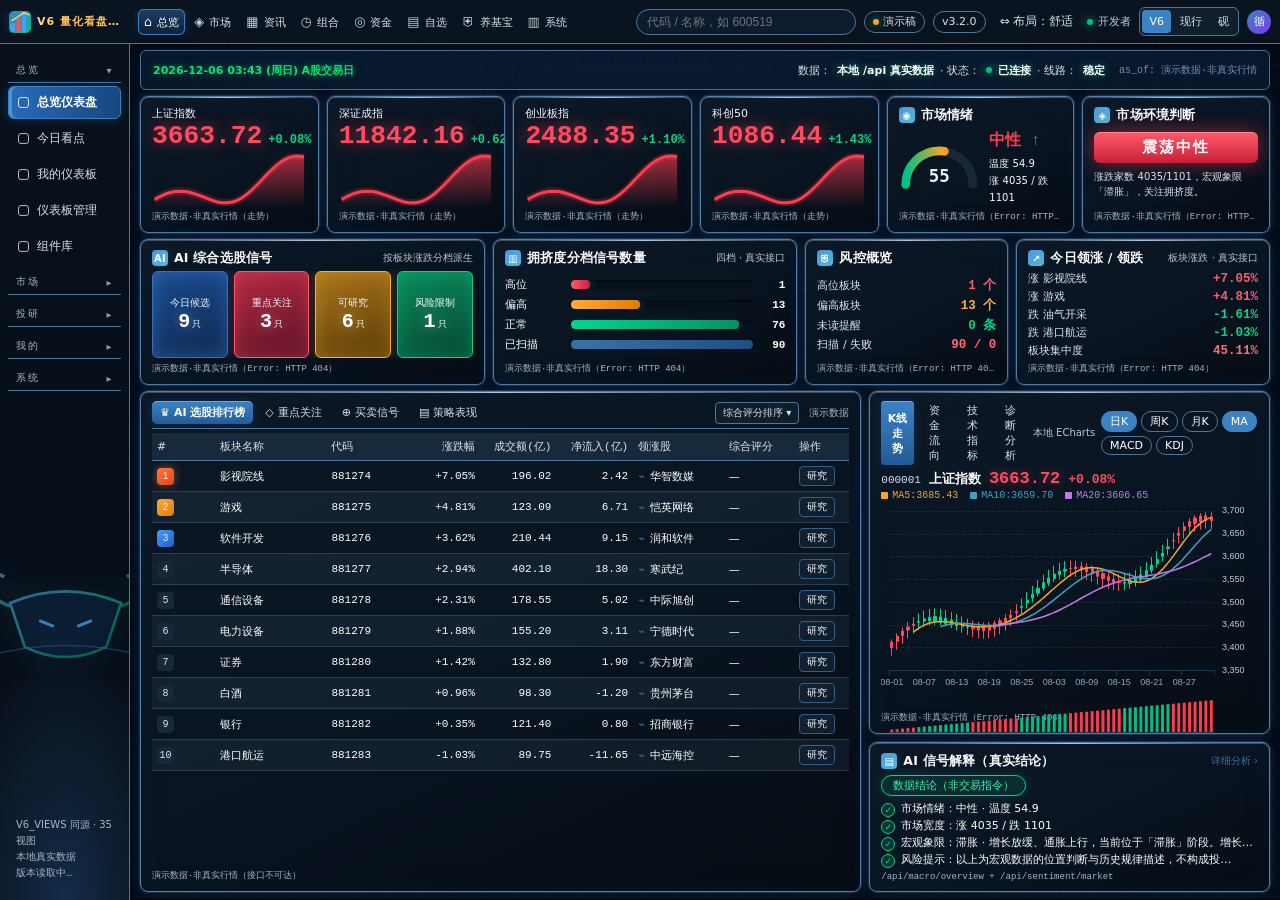
==== frontend/index.html @ 89e75d12 "release(v3.4.0): 43 个未接端点全量接入 + 移动端响应式 + 板块涨幅同源 - 能力补齐：养基宝8/个股行情7/资金4/基金6/资讯4/板块3/组合2/系统3/提醒1/连接器1/选" ====
<!DOCTYPE html>
<html lang="zh-CN">
<head>
<meta charset="utf-8">
<meta name="viewport" content="width=device-width, initial-scale=1">
<title>V6 视觉稿 · OpenBB 中文投研工作台（独立评审稿）</title>
<link rel="stylesheet" href="css/app.css">
<link rel="stylesheet" href="css/v7.css">
</head>
<body data-theme="v6">

<header class="topbar">
  <button class="menu-toggle" id="menu-toggle" type="button" aria-label="打开导航" aria-expanded="false" aria-controls="side-nav">☰</button>
  <div class="brand">
    <div class="brand-mark">
      <svg viewBox="0 0 28 28" width="23" height="23" aria-hidden="true">
        <rect x="2" y="15" width="5" height="11" rx="1" fill="#4a9bff"/>
        <rect x="9" y="9" width="5" height="17" rx="1" fill="#ff4b5f"/>
        <rect x="16" y="3" width="5" height="23" rx="1" fill="#4a9bff"/>
        <path d="M3 12 L11 7 L18 2 L25 5" stroke="#ffd76a" stroke-width="1.7" fill="none"/>
      </svg>
    </div>
    <div>
      <div class="brand-title">V6 量化看盘系统</div>
      <div class="brand-sub">AI赋能选股 · 量化策略 · 风控社交辅助</div>
    </div>
  </div>
  <nav class="topnav">
    <button data-group="dashboard" data-label="总览" class="active"><span class="nav-ico">⌂</span>总览</button>
    <button data-group="market" data-label="市场"><span class="nav-ico">◈</span>市场</button>
    <button data-group="news" data-label="资讯"><span class="nav-ico">▦</span>资讯</button>
    <button data-group="portfolio" data-label="组合"><span class="nav-ico">◷</span>组合</button>
    <button data-group="money" data-label="资金"><span class="nav-ico">◎</span>资金</button>
    <button data-group="watchlist" data-label="自选"><span class="nav-ico">▤</span>自选</button>
    <button data-group="yjb" data-label="养基宝"><span class="nav-ico">⛨</span>养基宝</button>
    <button data-group="system" data-label="系统"><span class="nav-ico">▥</span>系统</button>
  </nav>
  <div class="topright">
    <span class="hide-sm">数据源 <b id="src-name">本地真实接口</b></span>
    <span class="hide-sm">状态 <i class="dot"></i> <b id="conn-state">已连接</b></span>
    <div class="v7-search">
      <input id="v7-search" placeholder="代码 / 名称，如 600519" autocomplete="off" aria-label="搜索标的">
      <div class="v7-search-list" id="v7-search-list" hidden></div>
    </div>
    <span class="top-ico v7-bell" id="v7-bell" title="提醒中心">◔<i id="v7-bell-dot" hidden></i></span>
    <span class="v7-badge" id="v7-health" title="数据健康（/api/health）"><i class="dot"></i>数据正常</span>
    <span class="v7-badge" id="v7-build" title="构建标识">—</span>
    <span class="v7-layout">
      <button id="v7-layout-btn" type="button">⇔ 布局：舒适</button>
      <div class="v7-layout-menu" id="v7-layout-menu" hidden>
        <button type="button" data-layout="compact">紧凑</button>
        <button type="button" data-layout="comfort">舒适（默认）</button>
        <button type="button" data-layout="custom">自定义 ✎</button>
        <hr>
        <button type="button" data-layout="reset">↺ 重置为默认</button>
      </div>
    </span>
    <button class="top-ico" id="v7-collapse" type="button" title="收起侧栏">«</button>
    <button class="top-ico" id="v7-ai" type="button" title="AI 助手">AI</button>
    <span class="top-ico" title="设置">⚙</span>
    <span class="dev-badge"><i class="dot"></i>开发者</span>
    <div class="skin-switch" title="新增第三套皮肤，原两套基准保持不变">
      <button data-skin="v6" class="active">V6</button>
      <button data-skin="dark">现行</button>
      <button data-skin="light">砚</button>
    </div>
    <div class="avatar">循</div>
  </div>
</header>

<div class="sb-backdrop" id="sb-backdrop" hidden></div>

<div class="workspace">
  <aside class="sidebar" id="side-nav"></aside>

  <main class="main" id="home-main">
    <div class="statusbar">
      <span><b id="today-text">—</b> <b class="trade-day">A股交易日</b></span>
      <span class="status-right">数据：<b>本地 /api 真实数据</b> · 状态：<i class="dot"></i><b>已连接</b> · 线路：<b>稳定</b> <span class="src" id="as-of">as_of: —</span></span>
    </div>

    <!-- 第一行：四指数 + 情绪 + 环境 -->
    <section class="row row-1" id="index-row">
      <div class="card"><div class="loading">指数加载中…</div></div>
      <div class="card"><div class="loading">指数加载中…</div></div>
      <div class="card"><div class="loading">指数加载中…</div></div>
      <div class="card"><div class="loading">指数加载中…</div></div>
      <div class="card" id="sentiment-card">
        <div class="card-head"><span class="card-title"><span class="badge-ico">◉</span>市场情绪</span></div>
        <div class="gauge-wrap">
          <svg class="gauge" viewBox="0 0 120 68" id="gauge-svg"></svg>
          <div class="gauge-meta">
            <div class="gauge-num" id="gauge-num">—</div>
            <div id="gauge-level">—</div>
            <div id="gauge-breadth">—</div>
          </div>
        </div>
        <div class="src-tag" id="src-sentiment">/api/sentiment/market</div>
      </div>
      <div class="card">
        <div class="card-head"><span class="card-title"><span class="badge-ico">◈</span>市场环境判断</span></div>
        <div class="env-box" id="env-level">—</div>
        <div class="env-desc" id="env-desc">—</div>
        <div class="src-tag" id="src-env">/api/sentiment/market + /api/macro/overview</div>
      </div>
    </section>

    <!-- 第二行：信号 / 策略 / 风控 / 表现 -->
    <section class="row row-2">
      <div class="card">
        <div class="card-head"><span class="card-title"><span class="badge-ico">AI</span>AI 综合选股信号</span><span class="card-note">按板块涨跌分档派生</span></div>
        <div class="signal-grid" id="signal-grid"><div class="loading">统计中…</div></div>
        <div class="src-tag" id="src-signal">/api/sector/industry（90 板块实时派生）</div>
      </div>
      <div class="card">
        <div class="card-head"><span class="card-title"><span class="badge-ico">▥</span>拥挤度分档信号数量</span><span class="card-note">四档 · 真实接口</span></div>
        <div class="bar-list" id="bar-list"><div class="loading">统计中…</div></div>
        <div class="src-tag" id="src-bar">/api/sector/crowding/rankings</div>
      </div>
      <div class="card">
        <div class="card-head"><span class="card-title"><span class="badge-ico">⛨</span>风控概览</span></div>
        <div class="stat-list" id="risk-list"><div class="loading">加载中…</div></div>
        <div class="src-tag" id="src-risk">/api/sector/crowding/rankings + /api/alerts/events</div>
      </div>
      <div class="card">
        <div class="card-head"><span class="card-title"><span class="badge-ico">↗</span>今日领涨 / 领跌</span><span class="card-note">板块涨跌 · 真实接口</span></div>
        <div class="stat-list" id="perf-list"><div class="loading">加载中…</div></div>
        <div class="src-tag" id="src-perf">/api/sector/summary</div>
      </div>
    </section>

    <!-- 第三行：排行榜 + 右列 -->
    <section class="row row-3">
      <div class="card">
        <div class="rank-toolbar">
          <span class="rank-tab active"><span class="rank-ico">♛</span>AI 选股排行榜</span>
          <span class="rank-tab"><span class="rank-ico">◇</span>重点关注</span>
          <span class="rank-tab"><span class="rank-ico">⊕</span>买卖信号</span>
          <span class="rank-tab"><span class="rank-ico">▤</span>策略表现</span>
          <span class="rank-sort">综合评分排序 ▾</span>
          <span class="rank-note" id="table-note">真实接口 · 90 板块取前 10</span>
        </div>
        <div class="table-wrap">
          <table>
            <colgroup>
              <col style="width:32px"><col style="width:16%"><col style="width:11%">
              <col style="width:11%"><col style="width:11%"><col style="width:11%">
              <col style="width:13%"><col style="width:10%"><col style="width:8%">
            </colgroup>
            <thead><tr>
              <th>#</th><th>板块名称</th><th>代码</th><th class="num">涨跌幅</th>
              <th class="num">成交额(亿)</th><th class="num">净流入(亿)</th><th>领涨股</th><th>综合评分</th><th>操作</th>
            </tr></thead>
            <tbody id="rank-body"><tr><td colspan="9" class="loading">榜单加载中…</td></tr></tbody>
          </table>
        </div>
        <div class="src-tag" id="src-rank">/api/sector/industry · 真实 90 板块取前 10</div>
      </div>

      <div class="right-col">
        <div class="card">
          <div class="card-head">
            <div class="tabs">
              <button class="active">K线走势</button><button>资金流向</button><button>技术指标</button><button>诊断分析</button>
            </div>
            <span class="card-note">本地 ECharts</span>
          </div>
          <div class="kline-head">
            <span class="kline-code mono" id="kline-code">000001</span>
            <span class="kline-name" id="kline-name">—</span>
            <span class="kline-price mono" id="kline-price">—</span>
            <span class="mono" id="kline-pct">—</span>
          </div>
          <div class="ma-legend" id="ma-legend"></div>
          <div id="kline-chart"></div>
          <div class="src-tag" id="src-kline">/api/market/index-kline</div>
        </div>
        <div class="card">
          <div class="card-head"><span class="card-title"><span class="badge-ico">▤</span>AI 信号解释（真实结论）</span><span class="card-note ai-detail">详细分析 ›</span></div>
          <div class="ai-buy-pill">数据结论（非交易指令）</div>
          <div class="ai-points" id="ai-points"><div class="loading">生成中…</div></div>
          <div class="src-tag" id="src-ai">/api/macro/overview + /api/sentiment/market</div>
        </div>
      </div>
    </section>
  </main>

  <section class="generic-view" id="view-generic" hidden>
    <div class="view-head">
      <div class="crumb" id="view-crumb"></div>
      <div class="view-title-row">
        <h1 id="view-title">—</h1>
        <span class="view-meta" id="view-meta"></span>
      </div>
    </div>
    <div class="view-body" id="view-body"><div class="loading">视图加载中…</div></div>
    <div class="view-src" id="view-src"></div>
  </section>
</div>

<div class="v6-modal" id="v6-add-modal" hidden>
  <div class="v6-modal-box">
    <div class="v6-modal-head">添加组件到页面 <button id="v6-add-close" aria-label="关闭">×</button></div>
    <div class="v6-modal-body">
      <div class="v6-modal-widget" id="v6-add-widget">—</div>
      <label for="v6-add-target">选择目标界面</label>
      <select id="v6-add-target"></select>
      <div class="v6-modal-note" id="v6-add-hint">请选择要把该组件添加到哪个界面；演示稿不写入正式配置。</div>
    </div>
    <div class="v6-modal-foot">
      <button id="v6-add-cancel">取消</button>
      <button id="v6-add-ok" class="primary">确认添加</button>
    </div>
  </div>
</div>

<script src="vendor/echarts.min.js"></script>
<script src="data/demoData.js"></script>
<script src="data/registry_data.js"></script>
<script src="js/views.js"></script>
<script src="js/registry_view.js"></script>
<script src="js/app.js"></script>
<!-- 桌面快捷键与主题持久化补丁（《设计说明书》§5.5 / §八）：必须在 app.js 之后 -->
<script src="js/v6_keys.js"></script>
<script src="js/v7_app.js"></script>
</body>
</html>
---- frontend/css/app.css ----
/* V6 视觉稿样式 · 独立评审稿，不修改工程树任何既有文件。
   三套主题并存：:root=现行深色基准（§7.4 原值，逐字不动）/
   [data-theme=light]=砚浅色 / [data-theme=v6]=新增第三套 V6 皮肤。
   V6 仅在自身作用域内覆盖布局尺寸，不改 :root 固定参数。 */

:root {
  --bg-app: #070707;
  --bg-widget: #151518;
  --bg-widget-2: #1a1a1e;
  --bg-panel: #131313;
  --bg-sidebar: #101013;
  --bg-hover: #1c1c20;
  --border: #2a2a2a;
  --border-strong: #3a3a3a;
  --text: #f6f6f6;
  --text-dim: #a2a2a2;
  --text-muted: #7a7a82;
  --accent: #b47da0;
  --up: #ff4b4b;
  --down: #00b061;
  --warn: #e8a33d;
  --info: #4b9eff;
  --card-line: rgba(255, 255, 255, .04);
  --card-glow: transparent;
  --grid-line: transparent;
  --halo: transparent;
  --menu-h: 64px;
  --sidebar-w: 236px;
  --toolbar-h: 52px;
  --copilot-w: 400px;
  --radius: 8px;
  --font: Inter, "PingFang SC", "Microsoft YaHei", system-ui, sans-serif;
  --font-mono: "JetBrains Mono", Consolas, "Courier New", monospace;
}

[data-theme="light"] {
  --bg-app: #ffffff;
  --bg-widget: #ffffff;
  --bg-widget-2: #f7f9fb;
  --bg-panel: #f7f9fb;
  --bg-sidebar: #f7f9fb;
  --bg-hover: #eef3f8;
  --border: #e6ebf1;
  --border-strong: #d3dbe5;
  --text: #12161d;
  --text-dim: #5b6572;
  --text-muted: #8a94a2;
  --accent: #17457a;
  --up: #c8102e;
  --down: #00843d;
}

[data-theme="v6"] {
  --bg-app: #050b18;
  --bg-widget: #0d1b2e;
  --bg-widget-2: #111f2d;
  --bg-panel: #09131e;
  --bg-sidebar: #071120;
  --bg-hover: #132230;
  --border: #4a7096;
  --border-strong: #2f5c8f;
  --text: #ffffff;
  --text-dim: #d8e3ee;
  --text-muted: #a5b5c5;
  --accent: #3c83c4;
  --up: #ff3b4e;
  --down: #00c087;
  --warn: #f5a623;
  --info: #3fa0c0;
  --card-line: rgba(150, 175, 200, .10);
  --card-glow: rgba(20, 50, 80, .14);
  --grid-line: rgba(130, 160, 190, .03);
  --halo: radial-gradient(ellipse 70% 55% at 50% 0%, rgba(30, 60, 100, .14), transparent 70%);
  --menu-h: 44px;
  --sidebar-w: 130px;
  --toolbar-h: 40px;
}

* { box-sizing: border-box; }

html, body { height: 100%; margin: 0; }

body {
  background: var(--bg-app);
  color: var(--text);
  font-family: var(--font);
  font-size: 13px;
  overflow: hidden;
}

body[data-theme="v6"] {
  background-image: var(--halo),
    linear-gradient(var(--grid-line) 1px, transparent 1px),
    linear-gradient(90deg, var(--grid-line) 1px, transparent 1px);
  background-size: 100% 100%, 32px 32px, 32px 32px;
}

button { font-family: inherit; cursor: pointer; }

.up { color: var(--up); }
.down { color: var(--down); }
.dim { color: var(--text-dim); }
.mono { font-family: var(--font-mono); font-variant-numeric: tabular-nums; }

/* ---------- 顶栏 ---------- */
.topbar {
  height: var(--menu-h);
  display: grid;
  grid-template-columns: var(--sidebar-w) minmax(0, 1fr) auto;
  align-items: center;
  padding: 0;
  background: var(--bg-panel);
  border-bottom: 1px solid var(--border);
}

/* 品牌区宽度 = 侧栏宽度，导航区左边界与主内容区对齐 */
.brand { display: flex; align-items: center; gap: 6px; min-width: 0; padding-left: 9px; overflow: hidden; }
.brand > div { min-width: 0; }

.brand-mark {
  width: 22px; height: 22px; border-radius: 5px; flex: none;
  background: linear-gradient(140deg, #3c83c4, #00c087);
  display: grid; place-items: center;
  color: #fff; font-weight: 700; font-size: 12px;
  box-shadow: 0 0 14px rgba(43, 127, 255, .45);
}

.brand-title { font-size: 11px; font-weight: 600; letter-spacing: .2px; line-height: 1.2; white-space: nowrap; overflow: hidden; text-overflow: ellipsis; }
.brand-sub { display: none; }

.topnav { display: flex; align-items: center; gap: 3px; min-width: 0; overflow: hidden; padding-left: 8px; }

.topnav button {
  border: 0; background: transparent; color: var(--text-dim);
  font-size: 12px; padding: 6px 10px; border-radius: 6px; white-space: nowrap;
}
.topnav button:hover { background: var(--bg-hover); color: var(--text); }
.topnav button.active {
  background: linear-gradient(180deg, rgba(43, 127, 255, .28), rgba(43, 127, 255, .12));
  color: #fff; box-shadow: inset 0 0 0 1px rgba(76, 156, 255, .55);
}

.topright { display: flex; align-items: center; gap: 8px; font-size: 11px; color: var(--text-dim); padding: 0 9px; flex: none; white-space: nowrap; overflow: hidden; }

.skin-switch { display: flex; gap: 2px; background: var(--bg-widget-2); padding: 2px; border-radius: 6px; border: 1px solid var(--border); }
.skin-switch button { border: 0; background: transparent; color: var(--text-dim); font-size: 11px; padding: 4px 7px; border-radius: 4px; }
.skin-switch button.active { background: var(--accent); color: #fff; }

.dot { width: 6px; height: 6px; border-radius: 50%; background: var(--down); box-shadow: 0 0 8px var(--down); display: inline-block; }
.avatar { width: 24px; height: 24px; border-radius: 50%; background: linear-gradient(140deg, #3c83c4, #7c3aed); color: #fff; display: grid; place-items: center; font-size: 11px; }

/* ---------- 状态条 ---------- */
.statusbar {
  height: var(--toolbar-h);
  min-height: 24px;
  display: flex; align-items: center; justify-content: space-between;
  padding: 0 12px;
  font-size: 11px; color: var(--text-dim);
  background: var(--bg-widget-2);
  border: 1px solid var(--border);
  border-radius: 6px;
}
.statusbar b { color: var(--accent); font-weight: 500; }
.statusbar .src { font-family: var(--font-mono); font-size: 10px; color: var(--text-muted); }

/* ---------- 主体 ---------- */
.workspace { display: grid; grid-template-columns: var(--sidebar-w) minmax(0, 1fr); height: calc(100vh - var(--menu-h)); }

.sidebar {
  position: relative; overflow-y: auto; overflow-x: hidden;
  background: var(--bg-sidebar);
  border-right: 1px solid var(--border);
  padding: 10px 8px;
  display: flex; flex-direction: column; gap: 3px;
}

body[data-theme="v6"] .sidebar::after {
  content: ""; position: absolute; left: -40%; right: -40%; bottom: -30px; height: 220px;
  background: radial-gradient(ellipse at 50% 100%, rgba(30, 80, 140, .28), transparent 68%);
  pointer-events: none;
}

.side-group {
  font-size: 10px; color: var(--text-muted); padding: 9px 8px 5px; letter-spacing: 1px;
  cursor: pointer; user-select: none; display: flex; align-items: center; justify-content: space-between; gap: 6px;
  border-bottom: 1px solid var(--border);
}
.side-group:hover { color: var(--text); }
.grp-caret { font-size: 10px; opacity: .85; flex: none; }

.side-item {
  display: flex; align-items: center; gap: 8px;
  padding: 7px 9px; border-radius: 6px;
  font-size: 12px; color: var(--text-dim);
  border: 1px solid transparent;
}
.side-item:hover { background: var(--bg-hover); color: var(--text); }
.side-item.active {
  color: #fff; border-color: rgba(76, 156, 255, .5);
  background: linear-gradient(90deg, rgba(43, 127, 255, .34), rgba(43, 127, 255, .08));
  box-shadow: inset 3px 0 0 var(--accent);
}
.side-ico { width: 14px; height: 14px; border: 1.5px solid currentColor; border-radius: 3px; opacity: .8; flex: none; }
.side-foot { margin-top: auto; padding: 8px; font-size: 10px; color: var(--text-muted); position: relative; z-index: 1; line-height: 1.6; }

.main {
  min-width: 0; padding: 6px 10px 8px;
  display: grid; gap: 6px;
  grid-template-rows: auto auto auto minmax(365px, 1fr);
  overflow: auto;
}

.row { display: grid; gap: 8px; min-width: 0; }
.row-1 { grid-template-columns: repeat(4, minmax(0, 1fr)) 1.05fr 1.05fr; }
.row-1 .card { min-height: 126px; }
.row-2 { grid-template-columns: 1.7fr 1.5fr 1fr 1.25fr; }
.row-2 .card { min-height: 128px; }
.row-3 { grid-template-columns: minmax(0, 1.8fr) minmax(0, 1fr); min-height: 0; }

/* ---------- 卡片 ---------- */
.card {
  position: relative; min-width: 0; overflow: hidden;
  background: var(--bg-widget);
  border: 1px solid var(--border);
  border-radius: var(--radius);
  box-shadow: inset 0 1px 0 var(--card-line), 0 0 18px var(--card-glow);
  padding: 9px 11px;
  display: flex; flex-direction: column;
}
body[data-theme="v6"] .card::before {
  content: ""; position: absolute; left: 12%; right: 12%; top: 0; height: 1px;
  background: linear-gradient(90deg, transparent, rgba(96, 175, 255, .55), transparent);
}
.card-head { display: flex; align-items: center; justify-content: space-between; gap: 6px; margin-bottom: 4px; flex: none; min-height: 18px; }
.card-title { font-size: 12px; font-weight: 500; display: flex; align-items: center; gap: 6px; color: var(--text); white-space: nowrap; min-width: 0; overflow: hidden; text-overflow: ellipsis; }
.card-title .badge-ico {
  width: 16px; height: 16px; border-radius: 4px; font-size: 10px;
  display: grid; place-items: center; color: #fff;
  background: linear-gradient(140deg, #3c83c4, #3fa0c0);
}
.card-note { font-size: 10px; color: var(--text-muted); white-space: nowrap; flex: none; }
.src-tag {
  flex: none; margin-top: auto; padding-top: 4px;
  font-family: var(--font-mono); font-size: 9px; color: var(--text-muted);
  white-space: nowrap; overflow: hidden; text-overflow: ellipsis;
}
.src-tag.demo { color: var(--warn); }

/* ---------- 指数卡 ---------- */
.index-name { font-size: 11px; color: var(--text-dim); }
.index-value { font-family: var(--font-mono); font-size: clamp(18px, 1.7vw, 26px); font-weight: 600; line-height: 1.15; margin-top: 2px; }
.index-pct { font-family: var(--font-mono); font-size: 12px; margin-left: 6px; }
.spark { flex: 1; min-height: 26px; margin-top: 2px; }
.spark svg { width: 100%; height: 100%; display: block; }

/* ---------- 情绪仪表 ---------- */
.gauge-wrap { flex: 1; display: flex; align-items: center; justify-content: center; gap: 10px; min-height: 0; }
.gauge { width: 96px; height: 58px; }
.gauge-meta { font-size: 10px; color: var(--text-dim); line-height: 1.7; }
.gauge-num { font-family: var(--font-mono); font-size: 15px; font-weight: 600; }

.env-box {
  margin: 4px 0 6px; padding: 6px 8px; border-radius: 6px; text-align: center;
  font-size: 15px; font-weight: 600; letter-spacing: 2px; color: #fff;
  background: linear-gradient(180deg, #ff3b4e, #c81f3a);
  box-shadow: 0 0 16px rgba(255, 59, 78, .3);
}
.env-desc {
  font-size: 10px; color: var(--text-dim); line-height: 1.5;
  display: -webkit-box; -webkit-line-clamp: 2; -webkit-box-orient: vertical; overflow: hidden;
}

/* ---------- 信号卡 ---------- */
.signal-grid { display: grid; grid-template-columns: repeat(4, 1fr); gap: 6px; flex: 1; min-height: 0; overflow: hidden; }
.signal-box {
  border-radius: 6px; padding: 5px 4px; text-align: center;
  border: 1px solid var(--border); background: var(--bg-widget-2);
  display: flex; flex-direction: column; justify-content: center;
}
.signal-box .label { font-size: 10px; color: var(--text-dim); }
.signal-box .value { font-family: var(--font-mono); font-size: 18px; font-weight: 600; line-height: 1.2; white-space: nowrap; }
.signal-box .unit { font-size: 9px; font-weight: 400; margin-left: 2px; }
.signal-box.c1 { background: rgba(43, 127, 255, .14); border-color: rgba(76, 156, 255, .45); }
.signal-box.c2 { background: rgba(255, 59, 78, .14); border-color: rgba(255, 59, 78, .45); }
.signal-box.c3 { background: rgba(245, 166, 35, .13); border-color: rgba(245, 166, 35, .45); }
.signal-box.c4 { background: rgba(0, 192, 135, .13); border-color: rgba(0, 192, 135, .45); }

.bar-list { flex: 1; display: flex; flex-direction: column; justify-content: center; gap: 5px; min-height: 0; overflow: hidden; }
.bar-row { display: grid; grid-template-columns: 60px 1fr 26px; align-items: center; gap: 6px; font-size: 11px; }
.bar-row .bar-label { color: var(--text-dim); white-space: nowrap; overflow: hidden; text-overflow: ellipsis; }
.bar-track { height: 7px; border-radius: 4px; background: var(--bg-widget-2); overflow: hidden; }
.bar-fill { display: block; height: 100%; border-radius: 4px; }
.bar-row .bar-num { font-family: var(--font-mono); text-align: right; }

.stat-list { flex: 1; display: flex; flex-direction: column; justify-content: center; gap: 3px; min-height: 0; overflow: hidden; }
.stat-row { display: flex; justify-content: space-between; align-items: center; gap: 6px; font-size: 11px; }
.stat-row span:first-child { color: var(--text-dim); min-width: 0; white-space: nowrap; overflow: hidden; text-overflow: ellipsis; }
.stat-row b { font-family: var(--font-mono); font-weight: 500; flex: none; }

/* ---------- 排行榜 ---------- */
.table-wrap { flex: 1; min-height: 0; overflow: auto; }
table { width: 100%; border-collapse: collapse; font-size: 11px; table-layout: fixed; }
thead th {
  position: sticky; top: 0; z-index: 1;
  background: var(--bg-widget-2); color: var(--text-dim);
  font-weight: 400; text-align: left; padding: 6px 5px;
  border-bottom: 1px solid var(--border); white-space: nowrap;
}
tbody tr { height: 26px; }
tbody td { padding: 5px; border-bottom: 1px solid var(--border); white-space: nowrap; overflow: hidden; text-overflow: ellipsis; }
tbody tr:hover { background: var(--bg-hover); }
td.num, th.num { text-align: right; font-family: var(--font-mono); font-variant-numeric: tabular-nums; }
.rank-badge { display: inline-grid; place-items: center; width: 17px; height: 17px; border-radius: 4px; font-size: 10px; font-family: var(--font-mono); background: var(--bg-widget-2); color: var(--text-dim); }
.rank-badge.r1 { background: #ff3b4e; color: #fff; }
.rank-badge.r2 { background: #f5a623; color: #fff; }
.rank-badge.r3 { background: #3c83c4; color: #fff; }
.score-pill { display: inline-block; padding: 1px 6px; border-radius: 4px; font-family: var(--font-mono); font-size: 10px; background: rgba(255, 59, 78, .15); color: var(--up); }
.level-pill { display: inline-block; padding: 1px 5px; border-radius: 3px; font-size: 10px; border: 1px solid currentColor; }
.level-pill.low { color: var(--down); }
.level-pill.mid { color: var(--warn); }
.level-pill.high { color: var(--up); }

/* ---------- 右侧 K 线 / 结论 ---------- */
.right-col { display: grid; grid-template-rows: minmax(190px, 1fr) auto; gap: 8px; min-height: 0; }
.right-col > .card:last-child { min-height: 126px; }
.tabs { display: flex; gap: 4px; }
.tabs button { border: 0; background: transparent; color: var(--text-dim); font-size: 11px; padding: 2px 6px; border-radius: 4px; }
.tabs button.active { background: rgba(43, 127, 255, .22); color: #fff; box-shadow: inset 0 0 0 1px rgba(76, 156, 255, .5); }
.kline-head { display: flex; align-items: baseline; gap: 8px; margin-bottom: 2px; }
.kline-name { font-size: 12px; }
.kline-price { font-family: var(--font-mono); font-size: 16px; font-weight: 600; }
#kline-chart { flex: 1; min-height: 70px; width: 100%; }
.ai-points { display: flex; flex-direction: column; gap: 2px; margin-top: 3px; }
.ai-point { display: flex; gap: 6px; font-size: 11px; line-height: 1.35; color: var(--text-dim); }
.ai-point span:last-child {
  display: -webkit-box; -webkit-line-clamp: 1; -webkit-box-orient: vertical; overflow: hidden;
}
.ai-point .tick { color: var(--down); flex: none; }
.ai-point b { color: var(--text); font-weight: 500; }

/* ---------- 加载 / 错误 ---------- */
.loading { color: var(--text-muted); font-size: 11px; }
.err { color: var(--up); font-size: 11px; }

/* ---------- 窄屏顶栏：隐藏次要状态，避免挤压导航与头像 ---------- */
@media (max-width: 1280px) {
  .topright .hide-sm, .dev-badge, .top-ico { display: none; }
  .topnav button { padding: 5px 6px; font-size: 11px; }
}
@media (max-width: 1100px) {
  .topnav .nav-ico { display: none; }
  .topnav button { padding: 5px 5px; }
}

/* ---------- 双断点 ---------- */
@media (max-width: 1200px) {
  .row-1 { grid-template-columns: repeat(4, minmax(0, 1fr)) 1fr 1fr; }
  .brand { padding-left: 7px; }
  .topnav button { padding: 5px 6px; font-size: 11px; }
}
@media (max-width: 1024px) {
  .brand-sub, .topright .hide-sm { display: none; }
  .statusbar { height: 30px; min-height: 30px; }
  .main {
    gap: 6px; padding: 6px 8px 8px;
    grid-template-rows: auto auto auto minmax(365px, 1fr);
  }
  .row-1 .card { min-height: 110px; }
  .right-col { grid-template-rows: minmax(170px, 1fr) auto; }
  .right-col > .card:last-child { min-height: 120px; }
  .gauge { width: 72px; height: 48px; }
  .gauge-meta { font-size: 9px; line-height: 1.35; }
  .gauge-num { font-size: 13px; }
  .env-box { font-size: 13px; padding: 4px 6px; margin: 2px 0 4px; }
  .env-desc { font-size: 9px; }
  .ai-points { gap: 1px; }
  .ai-point { font-size: 10px; line-height: 1.35; }
  #kline-chart { min-height: 62px; }
  .row, .row-1 { gap: 6px; }
  .row-2 { grid-template-columns: 1.5fr 1.3fr 1fr 1fr; gap: 6px; }
  .row-2 .card { min-height: 126px; }
  .card { padding: 7px 9px; }
  .index-value { font-size: 18px; }
  .side-item { font-size: 11px; padding: 6px 7px; }
  .ai-points { gap: 2px; }
  .ai-point { font-size: 10px; }
  body[data-theme="v6"] .index-value { font-size: 18px; }
  body[data-theme="v6"] .spark { min-height: 26px; }
}

/* ---------- 全站视图外壳（29 视图共用同一套 V6 token） ---------- */
.workspace { position: relative; }
[hidden] { display: none !important; }

.generic-view {
  position: absolute; inset: 0 0 0 var(--sidebar-w);
  background: var(--bg-app); overflow: auto; padding: 10px 12px 12px;
}
body[data-theme="v6"] .generic-view {
  background-image: var(--halo),
    linear-gradient(var(--grid-line) 1px, transparent 1px),
    linear-gradient(90deg, var(--grid-line) 1px, transparent 1px);
  background-size: 100% 100%, 32px 32px, 32px 32px;
}

.view-head { margin-bottom: 10px; }
.crumb { font-size: 11px; color: var(--text-muted); margin-bottom: 4px; }
.crumb .sep { margin: 0 6px; opacity: .6; }
.crumb .cur { color: var(--text-dim); }
.view-title-row { display: flex; align-items: baseline; gap: 12px; }
.view-title-row h1 { margin: 0; font-size: 17px; font-weight: 600; letter-spacing: .5px; }
.view-meta { font-size: 11px; color: var(--text-muted); font-family: var(--font-mono); }

.view-body { display: grid; grid-template-columns: repeat(auto-fit, minmax(410px, 1fr)); gap: 8px; align-content: start; grid-auto-flow: row dense; }
.view-body > .v-card:has(.v-table-wrap) { grid-column: 1 / -1; }
.view-body > .v-card:last-child:nth-child(odd) { grid-column: 1 / -1; }
.view-src { margin-top: 8px; font-family: var(--font-mono); font-size: 10px; color: var(--text-muted); }
.view-src.demo { color: var(--warn); }

.v-card { min-height: 150px; }
.v-body { flex: 1; min-height: 0; overflow-x: hidden; overflow-y: auto; }
.v-table-wrap { overflow: auto; max-height: 420px; }
.v-table { width: 100%; border-collapse: collapse; font-size: 11px; table-layout: fixed; }
.v-table th {
  position: sticky; top: 0; z-index: 1; background: var(--bg-widget-2);
  color: var(--text-dim); font-weight: 400; text-align: left; padding: 6px 5px;
  border-bottom: 1px solid var(--border); white-space: nowrap;
}
.v-table td { padding: 6px 5px; border-bottom: 1px solid var(--border); white-space: nowrap; overflow: hidden; text-overflow: ellipsis; }
.v-table tr:hover td { background: var(--bg-hover); }
.v-table td.num, .v-table th.num { text-align: right; font-family: var(--font-mono); font-variant-numeric: tabular-nums; }

.v-kpi-grid { display: grid; grid-template-columns: repeat(auto-fit, minmax(108px, 1fr)); gap: 6px; }
.v-kpi {
  background: var(--bg-widget-2); border: 1px solid var(--border); border-radius: 6px;
  padding: 8px 9px; display: flex; flex-direction: column; gap: 3px; min-width: 0;
}
.v-kpi .k-label { font-size: 10px; color: var(--text-dim); white-space: nowrap; overflow: hidden; text-overflow: ellipsis; }
.v-kpi .k-value { font-family: var(--font-mono); font-size: 15px; font-weight: 600; white-space: nowrap; overflow: hidden; text-overflow: ellipsis; }

.v-feed { display: flex; flex-direction: column; }
.v-feed-row { display: grid; grid-template-columns: 82px 1fr 72px; gap: 8px; padding: 6px 2px; border-bottom: 1px solid var(--border); font-size: 11px; align-items: center; }
.v-feed-row:last-child { border-bottom: 0; }
.f-time { color: var(--text-muted); font-size: 10px; }
.f-title { color: var(--text); overflow: hidden; text-overflow: ellipsis; white-space: nowrap; }
.f-src { color: var(--text-dim); font-size: 10px; text-align: right; overflow: hidden; text-overflow: ellipsis; white-space: nowrap; }

.v-empty { padding: 22px 10px; text-align: center; color: var(--text-muted); font-size: 11px; }
.v-note { font-size: 11px; color: var(--text-dim); line-height: 1.7; }
.v-form { display: grid; grid-template-columns: 110px 1fr; gap: 8px 12px; font-size: 11px; align-items: center; }
.v-form label { color: var(--text-dim); }
.v-form-value { background: var(--bg-widget-2); border: 1px solid var(--border); border-radius: 4px; padding: 5px 8px; color: var(--text); font-family: var(--font-mono); word-break: break-all; }
.v-chart { height: 300px; width: 100%; }

.side-item { cursor: pointer; }
.side-item .side-ico { width: 11px; height: 11px; }
@media (max-width: 1024px) { .view-body { grid-template-columns: 1fr; } }

/* 深色主题下的滚动条，避免默认白色滚动条破坏 V6 观感 */
.sidebar::-webkit-scrollbar,
.generic-view::-webkit-scrollbar,
.v-body::-webkit-scrollbar,
.v-table-wrap::-webkit-scrollbar,
.table-wrap::-webkit-scrollbar { width: 7px; height: 7px; }
.sidebar::-webkit-scrollbar-track,
.generic-view::-webkit-scrollbar-track,
.v-body::-webkit-scrollbar-track,
.v-table-wrap::-webkit-scrollbar-track,
.table-wrap::-webkit-scrollbar-track { background: transparent; }
.sidebar::-webkit-scrollbar-thumb,
.generic-view::-webkit-scrollbar-thumb,
.v-body::-webkit-scrollbar-thumb,
.v-table-wrap::-webkit-scrollbar-thumb,
.table-wrap::-webkit-scrollbar-thumb { background: var(--border-strong); border-radius: 4px; }

/* ================= V6 视觉强化层 v2（对齐参考图，仅作用于第三套皮肤） ================= */
.nav-ico { font-size: 13px; margin-right: 5px; opacity: .9; }
.top-ico { font-size: 15px; color: var(--text-dim); cursor: default; }
.dev-badge { display: inline-flex; align-items: center; gap: 5px; font-size: 11px; color: var(--text-dim); white-space: nowrap; }
.trade-day { font-weight: 500; }
.status-right { display: flex; align-items: center; gap: 6px; }
.status-right .src { margin-left: 8px; }
.rank-toolbar { display: flex; align-items: center; gap: 4px; flex: none; min-height: 25px; margin-bottom: 4px; padding-bottom: 4px; border-bottom: 1px solid var(--border); }
.rank-tab { font-size: 11px; color: var(--text-dim); padding: 4px 8px; border-radius: 5px; white-space: nowrap; }
.rank-tab.active { background: var(--accent); color: #fff; font-weight: 600; }
.rank-ico { margin-right: 4px; }
.rank-sort { margin-left: auto; font-size: 10px; color: var(--text-dim); border: 1px solid var(--border); border-radius: 4px; padding: 3px 7px; white-space: nowrap; }
.rank-note { margin-left: 6px; font-size: 10px; color: var(--text-muted); white-space: nowrap; }
.score-pill { display: inline-block; background: #a5223a; color: #fff; padding: 2px 8px; border-radius: 4px; font-family: var(--font-mono); font-size: 11px; font-weight: 600; }
.study-btn { display: inline-block; border: 1px solid var(--border-strong); border-radius: 4px; padding: 2px 7px; font-size: 10px; color: var(--text-dim); white-space: nowrap; }
.signal-ico { color: var(--accent); margin-right: 5px; }
.hot { color: var(--up); }
.ma-legend { display: flex; gap: 12px; font-size: 10px; font-family: var(--font-mono); margin: 0 0 2px; flex: none; }
.ma-item { display: inline-flex; align-items: center; gap: 4px; }
.ma-item i { width: 7px; height: 7px; border-radius: 1px; display: inline-block; }
.kline-code { color: var(--text-dim); font-size: 11px; }
.ai-buy-pill { display: inline-block; align-self: flex-start; border: 1px solid var(--down); color: var(--down); background: rgba(0,192,135,.10); border-radius: 99px; padding: 2px 11px; font-size: 11px; font-weight: 500; margin: 1px 0 3px; flex: none; }
.ai-detail { color: var(--accent) !important; }
.side-art { width: 100%; height: auto; margin-top: auto; flex: none; }

body[data-theme="v6"] {
  --border: #4d769c;
  --border-strong: #3a72a8;
  --text: #ffffff;
  --text-dim: #d8e3ee;
  --text-muted: #a5b5c5;
  --bg-widget-2: #111f2d;
  --bg-hover: #172838;
  --card-glow: rgba(20,50,80,.16);
}
body[data-theme="v6"] .card,
body[data-theme="v6"] .v-card {
  background: linear-gradient(155deg, #0d1826 0%, #091421 55%, #060c13 100%);
  border: 1px solid #547eaa;
  box-shadow: inset 0 1px 0 rgba(200,222,242,.28), inset 0 0 30px rgba(20,50,80,.10), 0 0 18px rgba(20,50,80,.32), 0 0 0 1px rgba(120,165,210,.22), 0 0 10px rgba(40,90,140,.22);
}
body[data-theme="v6"] .card::before { background: linear-gradient(90deg, transparent, rgba(205,228,250,.80), transparent); }
body[data-theme="v6"] .card-title { color: #ffffff; font-weight: 600; font-size: 12.5px; letter-spacing: .2px; }
body[data-theme="v6"] .badge-ico { background: linear-gradient(140deg,#4a96d8,#57b8dc); box-shadow: 0 0 10px rgba(40,90,140,.35); }
body[data-theme="v6"] .card-note { color: #b8c7d5; }
body[data-theme="v6"] .src-tag { color: #a5b5c5; }

body[data-theme="v6"] .topbar { background: linear-gradient(180deg,#0a1420,#09131e); border-bottom: 1px solid #4d769c; box-shadow: 0 2px 16px rgba(0,0,0,.35); }
body[data-theme="v6"] .brand-title { background: linear-gradient(90deg,#ffe08a,#ffb648,#ffe08a); -webkit-background-clip: text; background-clip: text; color: transparent; font-weight: 700; letter-spacing: 1px; }
body[data-theme="v6"] .brand-sub { color: #b8c7d5; }
body[data-theme="v6"] .brand-mark { box-shadow: 0 0 12px rgba(40,90,150,.40); }
body[data-theme="v6"] .topnav button { color: #d8e3ee; }
body[data-theme="v6"] .topnav button.active { background: linear-gradient(180deg,rgba(52,122,200,.42),rgba(20,55,100,.34)); color: #fff; box-shadow: inset 0 0 0 1px #3a7fc0, 0 0 10px rgba(35,95,165,.35); }
body[data-theme="v6"] .dev-badge { color: #c0cdda; }

body[data-theme="v6"] .statusbar { background: rgba(10,28,52,.72); border: 1px solid #4a7096; color: #d8e3ee; }
body[data-theme="v6"] .statusbar b { color: #00e676; font-weight: 600; text-shadow: 0 0 8px rgba(0,230,118,.5); }
body[data-theme="v6"] .statusbar .status-right b { color: #ffffff; }
body[data-theme="v6"] .statusbar .trade-day { color: #00e676; }
body[data-theme="v6"] .statusbar .src { color: #6f90b8; }

body[data-theme="v6"] .index-name { color: #f7fbff; }
body[data-theme="v6"] .index-value { color: #ff4b5f; font-size: clamp(21px, 2.05vw, 29px); font-weight: 700; text-shadow: 0 0 16px rgba(255,75,95,.6); }
body[data-theme="v6"] .index-value.down { color: #00d68f; }
body[data-theme="v6"] .index-pct { color: #00d68f; font-weight: 600; }
body[data-theme="v6"] .spark { min-height: 32px; }
body[data-theme="v6"] .gauge-meta { color: #f7fbff; }
body[data-theme="v6"] .gauge-num { font-size: 16px; }
body[data-theme="v6"] .env-box { background: linear-gradient(180deg,#ff5b6b,#c81f38); box-shadow: 0 0 20px rgba(255,59,78,.5), inset 0 1px 0 rgba(255,255,255,.28); }
body[data-theme="v6"] .env-desc { color: #d8e3ee; }

body[data-theme="v6"] .signal-box.c1 { background: linear-gradient(160deg,#1a4a8c,#0e2a52); border-color: #3a72a8; box-shadow: inset 0 0 18px rgba(74,155,255,.35), 0 0 10px rgba(30,110,230,.35); }
body[data-theme="v6"] .signal-box.c2 { background: linear-gradient(160deg,#b32a44,#5d1226); border-color: #ff5b6b; box-shadow: inset 0 0 18px rgba(255,91,107,.32), 0 0 10px rgba(200,31,58,.35); }
body[data-theme="v6"] .signal-box.c3 { background: linear-gradient(160deg,#a9761a,#5a3c08); border-color: #ffab3d; box-shadow: inset 0 0 18px rgba(255,171,61,.3), 0 0 10px rgba(224,122,8,.3); }
body[data-theme="v6"] .signal-box.c4 { background: linear-gradient(160deg,#0b8b5c,#064630); border-color: #00d68f; box-shadow: inset 0 0 18px rgba(0,214,143,.3), 0 0 10px rgba(10,143,96,.3); }
body[data-theme="v6"] .signal-box .value { font-size: 20px; color: #fff; text-shadow: 0 0 12px rgba(255,255,255,.3); }
body[data-theme="v6"] .signal-box .label { color: #f7fafc; }
body[data-theme="v6"] .bar-track { height: 9px; background: #08111b; box-shadow: inset 0 1px 3px rgba(0,0,0,.6); }
body[data-theme="v6"] .bar-fill { box-shadow: 0 0 10px rgba(130,160,190,.35); }
body[data-theme="v6"] .bar-row .bar-label { color: #ffffff; }
body[data-theme="v6"] .bar-row .bar-num { color: #fff; font-weight: 600; }
body[data-theme="v6"] .stat-row span:first-child { color: #dde6ef; }
body[data-theme="v6"] .stat-row b { color: #ff6b7a; font-weight: 600; font-size: 12.5px; }
body[data-theme="v6"] .stat-row b.down { color: #00d68f; }
body[data-theme="v6"] .stat-row b.up { color: #ff5b6b; }
body[data-theme="v6"] .stat-row b.warn { color: #ffab3d; font-weight: 600; }

body[data-theme="v6"] thead th { background: #172a3c; color: #d8e3ee; border-bottom: 1px solid #4d769c; }
body[data-theme="v6"] tbody td { color: #ffffff; border-bottom: 1px solid rgba(160,190,220,.24); }
body[data-theme="v6"] tbody tr:nth-child(even) td { background: rgba(130,160,190,.08); }
body[data-theme="v6"] tbody tr:hover td { background: rgba(140,170,200,.16); }
body[data-theme="v6"] .rank-badge { background: #172838; color: #dde6ef; }
body[data-theme="v6"] .rank-badge.r1 { background: linear-gradient(140deg,#ff7a3d,#e0431a); box-shadow: 0 0 8px rgba(255,122,61,.5); }
body[data-theme="v6"] .rank-badge.r2 { background: linear-gradient(140deg,#ffab3d,#e07a08); }
body[data-theme="v6"] .rank-badge.r3 { background: linear-gradient(140deg,#4a9bff,#1b5fc4); }
body[data-theme="v6"] .score-pill { background: linear-gradient(160deg,#c62d49,#8c1730); box-shadow: inset 0 1px 0 rgba(255,255,255,.18); }
body[data-theme="v6"] .study-btn { background: linear-gradient(160deg,#122234,#0f1c2a); border-color: #2f5f8c; color: #f7fbff; }
body[data-theme="v6"] .signal-ico { color: #3a72a8; }
body[data-theme="v6"] .rank-tab { color: #d8e3ee; }
body[data-theme="v6"] .rank-tab.active { background: linear-gradient(180deg,#3c83c4,#225b98); color: #fff; box-shadow: inset 0 1px 0 rgba(255,255,255,.28), 0 0 10px rgba(35,95,165,.30); }
body[data-theme="v6"] .rank-sort { background: #101e2c; border-color: #4d769c; color: #dde6ef; }
body[data-theme="v6"] .rank-toolbar { border-bottom-color: #4d769c; }

body[data-theme="v6"] .tabs button.active { background: linear-gradient(180deg,#3c83c4,#225b98); color: #fff; box-shadow: inset 0 1px 0 rgba(255,255,255,.28), 0 0 10px rgba(35,95,165,.30); font-weight: 600; }
body[data-theme="v6"] .kline-name { color: #ffffff; font-weight: 600; font-size: 13px; }
body[data-theme="v6"] .kline-price { color: #ff4b5f; font-size: 17px; font-weight: 700; text-shadow: 0 0 10px rgba(255,75,95,.4); }
body[data-theme="v6"] #kline-pct.up { color: #ff4b5f; font-weight: 600; }
body[data-theme="v6"] #kline-pct.down { color: #00d68f; font-weight: 600; }
body[data-theme="v6"] .ma-legend { color: #d8e3ee; }
body[data-theme="v6"] .ai-buy-pill { border-color: #00d68f; color: #3ff0b0; background: rgba(0,214,143,.12); box-shadow: 0 0 12px rgba(0,214,143,.22); }
body[data-theme="v6"] .ai-detail { color: #3a72a8 !important; }
body[data-theme="v6"] .ai-point { color: #ffffff; }
body[data-theme="v6"] .ai-point b { color: #fff; }
body[data-theme="v6"] .ai-point .tick { width: 14px; height: 14px; border-radius: 50%; background: rgba(0,214,143,.16); border: 1.5px solid #00d68f; color: #00d68f; font-size: 9px; display: grid; place-items: center; line-height: 1; margin-top: 1px; }

body[data-theme="v6"] .sidebar { background: linear-gradient(180deg,#08111b,#070e16); border-right: 1px solid #4d769c; }
body[data-theme="v6"] .side-group { color: #a5b5c5; letter-spacing: 1.5px; }
body[data-theme="v6"] .side-item { color: #d8e3ee; }
body[data-theme="v6"] .side-item.active { background: linear-gradient(90deg,#276cb8,#17477e); border-color: #3a7fc0; color: #fff; font-weight: 600; box-shadow: inset 3px 0 0 #4a95d8, 0 0 12px rgba(35,95,165,.4); }
body[data-theme="v6"] .side-art { filter: drop-shadow(0 0 12px rgba(40,90,140,.40)); }
body[data-theme="v6"] .side-foot { color: #a5b5c5; }

body[data-theme="v6"] .v-table th { background: #172a3c; color: #d8e3ee; border-bottom-color: #4d769c; }
body[data-theme="v6"] .v-table td { color: #ffffff; border-bottom-color: rgba(160,190,220,.24); }
body[data-theme="v6"] .v-kpi { background: linear-gradient(155deg,#0e1a28,#091421); border-color: #4d769c; box-shadow: inset 0 1px 0 rgba(185,205,225,.16); }
body[data-theme="v6"] .v-kpi .k-value { color: #ff6b7a; }
body[data-theme="v6"] .v-feed-row { border-bottom-color: rgba(160,190,220,.24); }
body[data-theme="v6"] .v-form-value { background: #091421; border-color: #4d769c; color: #ffffff; }
body[data-theme="v6"] .view-title-row h1 { color: #ffffff; }
body[data-theme="v6"] .crumb .cur { color: #3a72a8; }
body[data-theme="v6"] .v-note { color: #dde6ef; }
body[data-theme="v6"] .sidebar::after {
  background: radial-gradient(ellipse at 50% 100%, rgba(40,90,150,.38), transparent 72%);
  bottom: 0; height: 260px;
}
body[data-theme="v6"] .side-art { position: sticky; bottom: 0; z-index: 1; width: 155%; max-width: none; margin-left: -27%; filter: drop-shadow(0 0 18px rgba(60,120,180,.55)); opacity: .95; }

/* ---------- 走势图与组件库（真实接口数据） ---------- */
.v-chart-svg { width: 100%; max-width: 640px; height: 132px; display: block; margin: 0 auto; }
.v-donut { display: flex; align-items: center; gap: 10px; }
.v-donut > svg { width: 145px; height: 132px; flex: none; }
.v-legend { flex: 1; min-width: 0; }
.v-legend-row { display: flex; align-items: center; gap: 7px; font-size: 11px; padding: 3px 0; border-bottom: 1px solid var(--border); }
.v-legend-row i { width: 9px; height: 9px; border-radius: 2px; flex: none; }
.v-legend-row span { flex: 1; color: var(--text-dim); overflow: hidden; text-overflow: ellipsis; white-space: nowrap; }
.v-legend-row b { font-family: var(--font-mono); color: var(--text); }
.v-heat { display: grid; grid-template-columns: repeat(auto-fill, minmax(74px, 1fr)); gap: 4px; }
.v-heat-cell { border-radius: 4px; padding: 5px 4px; min-height: 42px; display: flex; flex-direction: column; justify-content: space-between; border: 1px solid rgba(165,190,215,.18); }
.v-heat-cell span { font-size: 9px; color: #ffffff; white-space: nowrap; overflow: hidden; text-overflow: ellipsis; }
.v-heat-cell b { font-family: var(--font-mono); font-size: 11px; color: #fff; }
.view-body > .v-card:has(.v-heat),
.view-body > .v-card:has(.widget-grid) { grid-column: 1 / -1; }
.widget-grid { display: grid; grid-template-columns: repeat(auto-fill, minmax(178px, 1fr)); gap: 7px; }
.widget-card { background: var(--bg-widget-2); border: 1px solid var(--border); border-radius: 6px; padding: 8px; min-width: 0; }
.widget-thumb { height: 44px; background: rgba(8,24,44,.75); border-radius: 4px; display: grid; place-items: center; margin-bottom: 6px; }
.widget-thumb-svg { width: 62px; height: 42px; }
.widget-meta { font-size: 11px; color: var(--text); white-space: nowrap; overflow: hidden; text-overflow: ellipsis; }
.widget-meta b { font-family: var(--font-mono); color: #3a72a8; margin-right: 4px; }
.widget-desc { font-size: 10px; color: var(--text-dim); line-height: 1.4; height: 28px; overflow: hidden; margin-top: 3px; }
.widget-foot { font-family: var(--font-mono); font-size: 9px; color: var(--text-muted); white-space: nowrap; overflow: hidden; text-overflow: ellipsis; margin-top: 5px; }
body[data-theme="v6"] .widget-card { background: linear-gradient(155deg,#0e1a28,#091421); border-color: #4d769c; }
body[data-theme="v6"] .widget-card:hover { border-color: #3a72a8; box-shadow: 0 0 12px rgba(30,80,140,.28); }
body[data-theme="v6"] .v-legend-row { border-bottom-color: rgba(160,190,220,.24); }

/* ---------- 48 列仪表板演示（真实 span 分配 + 本地添加） ---------- */
.demo-dash-grid { display: grid; grid-template-columns: repeat(48, minmax(0, 1fr)); gap: 0; align-items: stretch; }
.demo-widget {
  margin: 3px; padding: 8px; border-radius: 6px; min-width: 0;
  border: 1px solid var(--border-strong);
  background: linear-gradient(155deg, #142335, #0d1824);
  display: flex; flex-direction: column; gap: 4px;
}
.demo-widget.cat-chart { border-left: 3px solid #4a9bff; }
.demo-widget.cat-table { border-left: 3px solid #00d68f; }
.demo-widget.cat-market { border-left: 3px solid #ff5b6b; }
.demo-widget.cat-news { border-left: 3px solid #ffab3d; }
.demo-widget.cat-fin { border-left: 3px solid #b06bff; }
.demo-widget.cat-filter { border-left: 3px solid #8fa6c2; }
.dw-head { display: flex; flex-direction: column; gap: 2px; min-width: 0; }
.dw-head b { font-family: var(--font-mono); font-size: 10px; color: #4a9bff; }
.dw-head span { font-size: 11px; color: var(--text); white-space: nowrap; overflow: hidden; text-overflow: ellipsis; }
.dw-meta { font-family: var(--font-mono); font-size: 9px; color: var(--text-muted); }
.dw-remove { align-self: flex-start; border: 0; background: transparent; color: var(--text-muted); font-size: 10px; padding: 2px 0; cursor: pointer; }
.dw-remove:hover { color: var(--up); }
.widget-add {
  width: 100%; margin-top: 7px; padding: 5px 6px; border-radius: 4px; cursor: pointer;
  border: 1px solid var(--border-strong); background: transparent; color: var(--accent); font-size: 10px;
}
.widget-add:hover { border-color: var(--accent); }
.widget-add.added { color: var(--down); border-color: var(--down); background: rgba(0,192,135,.08); }
.demo-rows { margin-top: 8px; }
.demo-row { display: grid; grid-template-columns: 62px 1fr 90px; gap: 8px; align-items: center; font-size: 10px; padding: 4px 0; border-bottom: 1px solid var(--border); }
.demo-row > span:nth-child(2) { color: var(--text-dim); white-space: nowrap; overflow: hidden; text-overflow: ellipsis; font-family: var(--font-mono); }
.demo-row b { text-align: right; font-family: var(--font-mono); }
.warn-text { color: var(--warn); }
.view-body > .v-card:has(.demo-dash-grid),
.view-body > .v-card:has(.demo-rows) { grid-column: 1 / -1; }

/* ---------- 动态走势 / 数据闪动 / 添加弹窗 ---------- */
.live-chart { position: relative; }
.live-chart svg { width: 100%; max-width: 640px; height: 118px; display: block; margin: 0 auto; }
.live-pulse { width: 7px; height: 7px; border-radius: 50%; background: #00d68f; display: inline-block; box-shadow: 0 0 8px #00d68f; animation: livePulse 1.6s infinite; }
@keyframes livePulse { 0%, 100% { opacity: 1; transform: scale(1); } 50% { opacity: .35; transform: scale(.7); } }
.live-tag { font-size: 9px; color: #00d68f; margin-left: 5px; font-family: var(--font-mono); }
@keyframes liveFlash { 0% { color: #fff; text-shadow: 0 0 12px rgba(255,255,255,.9); } 100% { } }
.live-flash { animation: liveFlash .8s ease-out; }
.v-filter-demo { display: flex; gap: 6px; margin-top: 8px; flex-wrap: wrap; }
.v-chip { border: 1px solid var(--border); border-radius: 4px; padding: 3px 9px; font-size: 10px; color: var(--text-dim); }
.v-chip.active { border-color: var(--accent); color: #fff; background: rgba(47,108,180,.3); }
.v6-modal { position: fixed; inset: 0; z-index: 50; background: rgba(2,6,12,.72); display: grid; place-items: center; }
.v6-modal-box { width: min(440px, 90vw); background: linear-gradient(155deg,#172534,#0d1826); border: 1px solid #4d769c; border-radius: 8px; box-shadow: 0 0 30px rgba(0,0,0,.7), inset 0 1px 0 rgba(190,210,230,.2); overflow: hidden; }
.v6-modal-head { display: flex; justify-content: space-between; align-items: center; padding: 11px 14px; font-size: 13px; font-weight: 600; color: #fff; border-bottom: 1px solid #30485e; }
.v6-modal-head button { border: 0; background: transparent; color: #9aa8b6; font-size: 18px; cursor: pointer; }
.v6-modal-body { padding: 14px; display: flex; flex-direction: column; gap: 9px; }
.v6-modal-widget { font-family: var(--font-mono); font-size: 12px; color: #4a9bff; }
.v6-modal-body label { font-size: 11px; color: var(--text-dim); }
.v6-modal-body select { width: 100%; background: #0b1420; color: #eaf0f5; border: 1px solid #4d769c; border-radius: 5px; padding: 7px 9px; font-size: 12px; }
.v6-modal-note { font-size: 10px; color: var(--text-muted); line-height: 1.5; }
.v6-modal-foot { display: flex; justify-content: flex-end; gap: 8px; padding: 11px 14px; border-top: 1px solid #30485e; }
.v6-modal-foot button { border: 1px solid #4d769c; background: transparent; color: var(--text-dim); border-radius: 5px; padding: 6px 14px; font-size: 11px; cursor: pointer; }
.v6-modal-foot button.primary { background: linear-gradient(180deg,#3a7ec0,#225b98); border-color: #4a95d8; color: #fff; font-weight: 600; }
---- frontend/css/v7.css ----
/* v7.0 功能补齐 · 壳层与新增界面样式（高保真轮）
   仅作用于原型副本，采用 V6 既有色板变量，不新增 :root 基准。 */

/* ---------- 顶栏：搜索 / 铃铛 / 徽章 / 布局 / AI ---------- */
/* 原始 .topbar/.topright 带 overflow:hidden，会裁掉下拉浮层，此处放开 */
.topbar,.topright{overflow:visible!important;}
.v7-search{position:relative;display:flex;align-items:center;}
.v7-search input{width:220px;height:26px;border-radius:13px;border:1px solid var(--border);
  background:var(--bg-widget);color:inherit;font-size:12px;padding:0 10px;outline:none;}
.v7-search input:focus{border-color:var(--accent,#4a9bff);width:280px;transition:width .15s;}
.v7-search-list{position:absolute;top:30px;right:0;width:300px;max-height:260px;overflow:auto;
  background:var(--bg-panel);border:1px solid var(--border);border-radius:6px;
  box-shadow:0 12px 32px rgba(0,0,0,.45);z-index:60;}
.v7-search-item{padding:6px 10px;font-size:12px;cursor:pointer;display:flex;justify-content:space-between;gap:8px;}
.v7-search-item:hover{background:var(--bg-hover);}
.v7-search-item span{opacity:.7;font-size:11px;}

.v7-bell{position:relative;}
.v7-bell i{position:absolute;top:-2px;right:-4px;min-width:13px;height:13px;border-radius:7px;
  background:#ff4b5f;color:#fff;font-size:9px;line-height:13px;text-align:center;padding:0 3px;font-style:normal;}

.v7-badge{display:inline-flex;align-items:center;gap:4px;height:22px;padding:0 8px;border-radius:11px;
  border:1px solid var(--border);font-size:11px;}
.v7-badge .dot{width:6px;height:6px;border-radius:50%;background:#3ecf8e;}
.v7-badge.warn .dot{background:#f5a623;}
.v7-badge.bad .dot{background:#ff4b5f;}

.v7-layout{position:relative;}
.v7-layout > button{cursor:pointer;background:none;border:0;color:inherit;font-size:12px;}
.v7-layout-menu{position:absolute;top:26px;right:0;width:170px;background:var(--bg-panel);
  border:1px solid var(--border);border-radius:6px;box-shadow:0 12px 32px rgba(0,0,0,.45);
  z-index:60;padding:4px;}
.v7-layout-menu button{display:block;width:100%;text-align:left;padding:6px 9px;border:0;background:none;
  color:inherit;font-size:12px;border-radius:4px;cursor:pointer;}
.v7-layout-menu button:hover{background:var(--bg-hover);}
.v7-layout-menu hr{border:0;border-top:1px solid var(--border);margin:4px 2px;}

/* ---------- 侧栏整栏折叠 ---------- */
body.v7-side-collapsed .sidebar{width:0!important;padding:0!important;overflow:hidden;border:0;}
body.v7-side-collapsed .v7-collapse{transform:rotate(180deg);}
.v7-collapse{cursor:pointer;border:1px solid var(--border);background:none;color:inherit;
  width:20px;height:20px;border-radius:4px;font-size:11px;line-height:1;}

/* ---------- 布局三档 ---------- */
body.v7-compact .card{padding:6px 8px;}
body.v7-compact .card-head{margin-bottom:4px;}
body.v7-compact .row{gap:6px;}
body.v7-compact .view-body{gap:8px;}

/* 自定义档：由 JS 写 CSS 变量 */
body.v7-custom{--v7-side-width:176px;--v7-gap:10px;--v7-kline-h:300px;--v7-row-h:34px;--v7-font:13px;}
body.v7-custom .sidebar{width:var(--v7-side-width);}
body.v7-custom .row{gap:var(--v7-gap);}
body.v7-custom #kline-chart{height:var(--v7-kline-h);}
body.v7-custom table td,body.v7-custom table th{height:var(--v7-row-h);}
body.v7-custom{font-size:var(--v7-font);}

/* ---------- W9 自定义面板 ---------- */
/* 面板内统一 border-box，避免 padding 撑破栅格列 */
.v7-panel,.v7-panel *{box-sizing:border-box;}
.v7-preview,.v7-preview *{max-width:100%;}

.v7-panel-mask{position:fixed;inset:0;background:rgba(4,8,16,.55);z-index:9990;display:flex;
  align-items:center;justify-content:center;}
.v7-panel{width:660px;max-width:92vw;background:var(--bg-panel);border:1px solid var(--border);
  border-radius:8px;box-shadow:0 20px 48px rgba(0,0,0,.55);}
.v7-panel-head{padding:10px 14px;border-bottom:1px solid var(--border);font-weight:600;font-size:13px;
  display:flex;justify-content:space-between;}
.v7-panel-body{padding:12px 14px;display:grid;grid-template-columns:minmax(0,1fr) 188px;gap:14px;}
.v7-panel-body>div{min-width:0;}
.v7-field{display:flex;align-items:center;justify-content:space-between;margin-bottom:8px;font-size:12px;}
.v7-field select,.v7-field input{background:var(--bg-widget);color:inherit;border:1px solid var(--border);
  border-radius:4px;padding:3px 6px;font-size:12px;}
.v7-preview{border:1px solid var(--border);border-radius:4px;padding:6px;font-size:11px;
  overflow:hidden;min-width:0;}
.v7-preview .pv-top{height:14px;background:var(--bg-hover);margin-bottom:4px;}
.v7-preview .pv-row{display:flex;gap:4px;margin-bottom:4px;}
.v7-preview .pv-row div{flex:1;background:var(--bg-hover);height:22px;}
.v7-preview .pv-kline{background:var(--bg-hover);}
.v7-panel-foot{padding:10px 14px;border-top:1px solid var(--border);display:flex;gap:8px;
  justify-content:flex-end;font-size:12px;}
.v7-btn{border:1px solid var(--border);background:none;color:inherit;border-radius:4px;
  padding:4px 12px;font-size:12px;cursor:pointer;}
.v7-btn.primary{background:var(--accent,#4a9bff);border-color:var(--accent,#4a9bff);color:#fff;}

/* ---------- AI 视图 ---------- */
.v7-chat{display:flex;flex-direction:column;gap:8px;min-height:160px;}
.v7-msg{max-width:82%;padding:8px 10px;border-radius:8px;font-size:12px;line-height:1.65;}
.v7-msg.me{align-self:flex-end;background:var(--accent,#4a9bff);color:#fff;}
.v7-msg.ai{align-self:flex-start;background:var(--bg-hover);}
.v7-cite{margin-top:6px;padding:6px 8px;border:1px dashed var(--border);border-radius:4px;font-size:11px;}
.v7-warn{margin-top:4px;font-size:11px;opacity:.75;}
.v7-ask{display:flex;gap:6px;margin-top:8px;}
.v7-ask input{flex:1;height:28px;border-radius:4px;border:1px solid var(--border);
  background:var(--bg-widget);color:inherit;padding:0 8px;font-size:12px;outline:none;}
.v7-quick{display:flex;gap:6px;flex-wrap:wrap;margin-top:8px;}
.v7-pill{border:1px solid var(--border);border-radius:12px;padding:2px 9px;font-size:11px;cursor:pointer;}
.v7-pill:hover{border-color:var(--accent,#4a9bff);}

/* ---------- 编辑页表单（W3/W4/W5 预留） ---------- */
.v7-form{display:grid;grid-template-columns:repeat(2,minmax(0,1fr));gap:10px;}
.v7-form .full{grid-column:1 / -1;}
.v7-form label{display:block;font-size:11px;opacity:.8;margin-bottom:3px;}
.v7-form input,.v7-form select{width:100%;height:28px;border-radius:4px;border:1px solid var(--border);
  background:var(--bg-widget);color:inherit;padding:0 8px;font-size:12px;}
.v7-form-foot{display:flex;gap:8px;margin-top:12px;}

/* ---------- Toast ---------- */
.v7-toast{position:fixed;right:24px;bottom:24px;background:var(--bg-panel);
  border:1px solid #3ecf8e;color:#3ecf8e;padding:8px 14px;border-radius:6px;font-size:12px;z-index:9999;}

/* ---------- v7.0 列表写操作 / 表单 / 导入 ---------- */
.v7-list-head{display:flex;align-items:center;gap:10px;margin-bottom:8px;}
.v7-hint{font-size:11px;opacity:.7;}
.v7-btn.sm{padding:2px 8px;font-size:11px;}
.v7-btn.danger{border-color:#ff4b5f;color:#ff4b5f;}
.v7-btn[disabled]{opacity:.45;cursor:not-allowed;}
.v7-req{color:#ff4b5f;}
.v7-drop{border:1px dashed var(--border);border-radius:6px;padding:18px;text-align:center;
  font-size:12px;cursor:pointer;}
.v7-drop:hover{border-color:var(--accent,#4a9bff);}
.v7-preview-table{margin-top:8px;font-size:11px;}
.v7-preview-table table{width:100%;border-collapse:collapse;}
.v7-preview-table th,.v7-preview-table td{border:1px solid var(--border);padding:4px 6px;text-align:left;}
.v7-preview-table .ok{color:#3ecf8e;}
.v7-preview-table .bad{color:#ff4b5f;}

/* 详情页内标的切换 */
.v7-sym{display:inline-flex;align-items:center;gap:6px;margin-left:10px;}
.v7-sym input{width:110px;height:24px;border-radius:4px;border:1px solid var(--border);
  background:var(--bg-widget);color:inherit;padding:0 8px;font-size:12px;}

/* 组件参数块 */
.v7-params{border-top:1px dashed var(--border);margin-top:10px;padding-top:10px;}
.v7-params .v7-field select{min-width:120px;}

/* 自选管理工具栏（保留 W-01/W-02 双卡，操作集中到页脚） */
.v7-toolbar{grid-column:1 / -1;display:flex;align-items:center;gap:8px;flex-wrap:wrap;margin-bottom:10px;
  padding:8px 10px;border:1px solid var(--border);border-radius:6px;background:var(--bg-hover);}
.v7-toolbar select{height:26px;border-radius:4px;border:1px solid var(--border);
  background:var(--bg-widget);color:inherit;font-size:12px;padding:0 6px;}
.v7-drop-main{font-size:12px;}
.v7-drop.drag{border-color:var(--accent,#4a9bff);background:rgba(74,155,255,.08);}
.v7-file-info{margin-top:6px;font-size:11px;opacity:.8;}

/* 加载骨架（D-09）：.loading 走微光动画，避免长时间空白 */
@keyframes v7shimmer{0%{opacity:.4}50%{opacity:.9}100%{opacity:.4}}
.loading{animation:v7shimmer 1.2s ease-in-out infinite;}
.v7-export{margin-left:auto;}

/* K 线周期 / 技术指标（v3.3.0 恢复） */
.v7-kline-tools{display:inline-flex;gap:4px;margin-left:auto;flex-wrap:wrap;}
.v7-tab{border:1px solid var(--border);background:none;color:inherit;font-size:11px;
  padding:2px 8px;border-radius:10px;cursor:pointer;}
.v7-tab:hover{border-color:var(--accent,#4a9bff);}
.v7-tab.on{background:var(--accent,#4a9bff);border-color:var(--accent,#4a9bff);color:#fff;}

/* 右键菜单（v3.3.0 恢复） */
.v7-ctx{position:fixed;z-index:99999;min-width:150px;background:var(--bg-panel);
  border:1px solid var(--border);border-radius:6px;box-shadow:0 14px 36px rgba(0,0,0,.5);padding:4px;}
.v7-ctx button{display:block;width:100%;text-align:left;padding:6px 10px;border:0;background:none;
  color:inherit;font-size:12px;border-radius:4px;cursor:pointer;}
.v7-ctx button:hover{background:var(--bg-hover);}
.v7-ctx hr{border:0;border-top:1px solid var(--border);margin:4px 2px;}

/* 关于卡（v3.3.0 恢复） */
.v7-about{margin-top:10px;}

/* 仪表板栅格拖拽（v3.3.0 恢复） */
.demo-dash-grid .demo-widget{cursor:grab;}
.demo-dash-grid .demo-widget.dragging{opacity:.5;outline:1px dashed var(--accent,#4a9bff);}
.demo-dash-grid .demo-widget:hover{outline:1px dashed var(--border);}

/* 板块热力（v3.4.0 恢复 sector/heatmap） */
.v7-heat{display:flex;flex-wrap:wrap;gap:4px;margin-top:6px;}
.v7-heat-cell{flex:1 1 88px;min-width:88px;padding:6px 8px;border-radius:4px;font-size:11px;
  border:1px solid var(--border);display:flex;flex-direction:column;gap:2px;line-height:1.2;}
.v7-heat-cell b{font-size:12px;font-weight:600;}
.v7-heat-cell.up{background:rgba(255,59,78,.18);border-color:rgba(255,59,78,.45);color:#ff6b78;}
.v7-heat-cell.down{background:rgba(0,192,135,.15);border-color:rgba(0,192,135,.40);color:#2fd6a4;}
.v7-heat-cell.flat{background:rgba(140,160,180,.12);border-color:var(--border);}
.v7-heat-cell .sub{font-size:10px;opacity:.72;}

/* 组合归因/风险（v3.4.0 恢复 portfolio/attribution + portfolio/risk） */
.v7-pa-tools{display:inline-flex;gap:4px;margin-left:auto;flex-wrap:wrap;}
.v7-sec-note{margin-top:8px;font-size:11px;opacity:.72;line-height:1.5;}
.v7-sec-miss{margin-top:6px;font-size:11px;color:#e8a33d;line-height:1.5;}
.v7-flag-hi{color:#ff6b78;font-weight:600;}

/* 注入卡在 .view-body 栅格中整行铺开（views.js 自带卡为 .card.v-card，已由 app.css 处理） */
.view-body > .card { grid-column: 1 / -1; min-height: 0; }

/* AI 摘要（v3.4.0 恢复 ai/summary） */
.v7-ai-ul{margin:2px 0 0;padding-left:18px;font-size:12px;line-height:1.7;}
.v7-ai-ul li{margin-bottom:2px;}

/* ---------- 移动端（≤768px）：侧栏抽屉 + 单列（2026-11-12 修 R-01） ---------- */
.menu-toggle { display: none; }
.sb-backdrop { position: fixed; inset: var(--menu-h, 64px) 0 0 0; background: rgba(0, 0, 0, .5); z-index: 55; }

@media (max-width: 768px) {
  html, body { overflow-x: hidden; }
  .topbar { grid-template-columns: auto minmax(0, 1fr) auto; gap: 4px; padding: 0 6px; }
  .menu-toggle {
    display: inline-flex; align-items: center; justify-content: center;
    width: 32px; height: 26px; border: 1px solid var(--border); border-radius: 6px;
    background: none; color: var(--text); font-size: 15px; line-height: 1; cursor: pointer;
  }
  .menu-toggle:hover { border-color: var(--accent); }
  /* 移动端导航下沉到抽屉，顶栏只留汉堡 + 品牌 + 搜索 + 提醒 */
  .topnav { display: none; }
  .topright { gap: 6px; padding: 0; min-width: 0; }
  .topright .v7-badge, .topright .v7-layout, .dev-badge,
  .topright .hide-sm, .skin-switch { display: none; }
  /* 提醒铃铛是移动端核心入口，app.css 的 .top-ico{display:none} 会把它一起藏掉，需显式放开 */
  .topright .v7-bell { display: inline-flex; align-items: center; font-size: 15px; }
  /* 提醒铃铛是移动端核心入口，app.css 的 .top-ico{display:none} 会把它一起藏掉，需显式放开 */
  .topright .v7-bell { display: inline-flex; align-items: center; font-size: 15px; }
  .v7-search { flex: 1 1 auto; min-width: 0; }
  .v7-search input, .v7-search input:focus { width: 100%; min-width: 0; }
  .v7-search-list { right: 0; width: min(300px, calc(100vw - 24px)); }

  .workspace { grid-template-columns: 1fr; }
  .sidebar {
    position: fixed; top: var(--menu-h, 64px); bottom: 0; left: 0; width: 240px; z-index: 60;
    transform: translateX(-100%); transition: transform .22s ease; box-shadow: none;
  }
  .sidebar.open { transform: none; box-shadow: 8px 0 28px rgba(0, 0, 0, .45); }
  .generic-view { left: 0; padding: 8px; }
  .main { padding: 6px; }
  .row-1 { grid-template-columns: repeat(2, minmax(0, 1fr)); }
  .view-body { grid-template-columns: 1fr; }
  .v7-preview-table { overflow-x: auto; }
  /* 状态栏在窄屏只留「日期 + 交易日」，避免逐字竖排 */
  .statusbar { height: auto; min-height: 24px; flex-wrap: wrap; row-gap: 2px; padding: 2px 8px; }
  .statusbar .status-right { display: none; }
}

@media (max-width: 430px) {
  .row-1 { grid-template-columns: 1fr; }
  .brand-title { font-size: 10px; }
  /* 头像纯装饰，给搜索框让位 */
  .topright .avatar { display: none; }
}
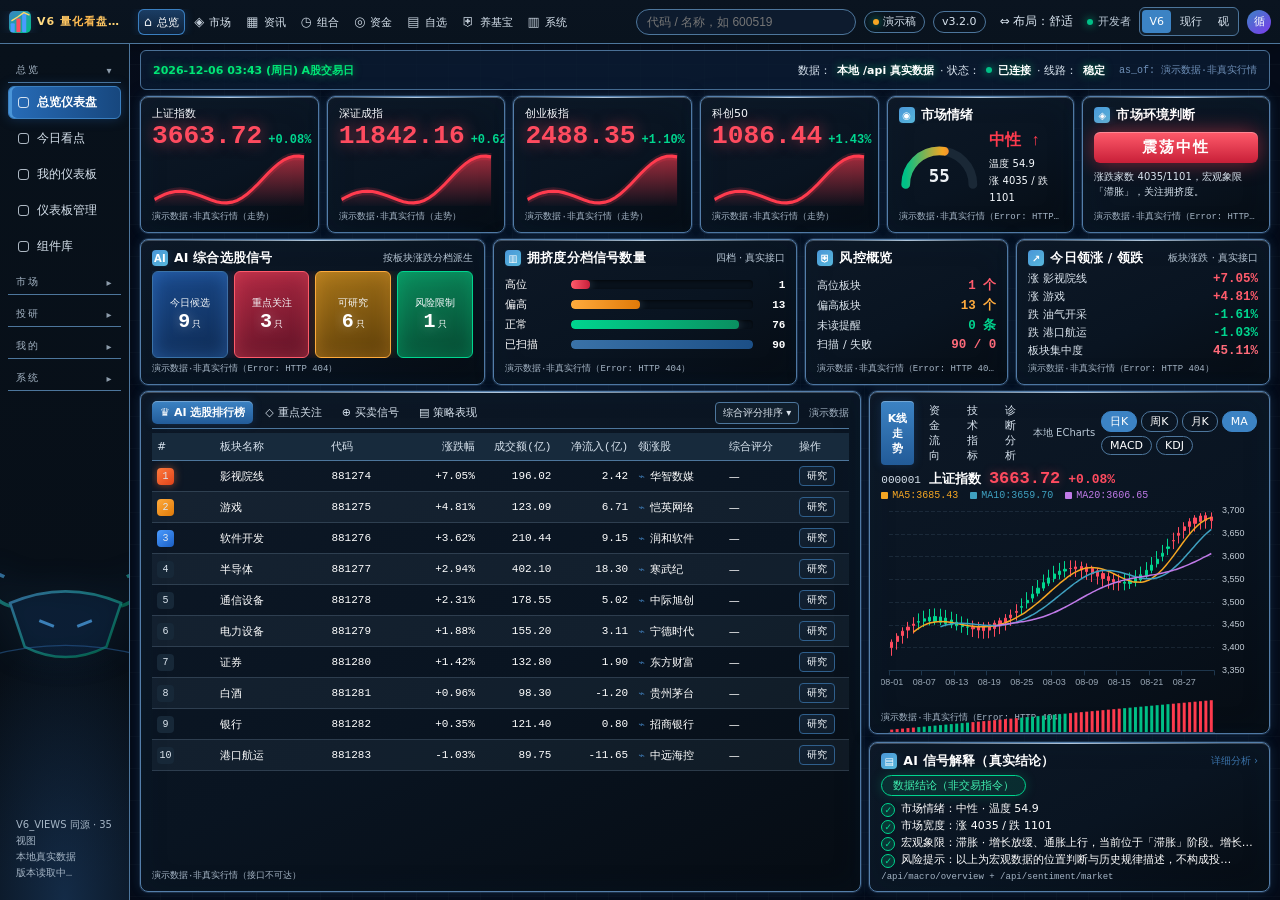
==== commit 0b464179: "refactor(frontend): 阶段3 UI 单例化——toast/loading/chart 唯一入口（RF-20261112-01） - 新增 lib/ui.js：OB.ui.toast（" ====
--- a/frontend/index.html
+++ b/frontend/index.html
@@ -217,6 +217,14 @@
 <script src="vendor/echarts.min.js"></script>
 <script src="data/demoData.js"></script>
 <script src="data/registry_data.js"></script>
+<!-- lib 公共基础层（RF-20261112-01 阶段1b）：必须在 views.js / registry_view.js / app.js / v7_app.js 之前 -->
+<script src="js/lib/config.js"></script>
+<script src="js/lib/store.js"></script>
+<script src="js/lib/fmt.js"></script>
+<script src="js/lib/dom.js"></script>
+<script src="js/lib/http.js"></script>
+<script src="js/lib/ui.js"></script>
+<script src="js/lib/chart.js"></script>
 <script src="js/views.js"></script>
 <script src="js/registry_view.js"></script>
 <script src="js/app.js"></script>
--- a/frontend/css/app.css
+++ b/frontend/css/app.css
@@ -48,6 +48,7 @@
   --accent: #17457a;
   --up: #c8102e;
   --down: #00843d;
+  --warn: #b06a00;
 }
 
 [data-theme="v6"] {
@@ -239,6 +240,24 @@
   background: linear-gradient(140deg, #3c83c4, #3fa0c0);
 }
 .card-note { font-size: 10px; color: var(--text-muted); white-space: nowrap; flex: none; }
+/* 卡片头参数摘要（BUG-20261112-03）：标出组件实际请求的板块/标的/周期，
+   右侧留 auto 边距把接口说明推到最右，避免三元素被 space-between 摊开。 */
+.param-chip {
+  flex: 0 1 auto;
+  margin-right: auto;
+  padding: 0 8px;
+  max-width: 42%;
+  border: 1px solid var(--border-strong);
+  border-radius: 9px;
+  background: rgba(58, 114, 168, .18);
+  color: #7fb6ef;
+  font-size: 11px;
+  line-height: 17px;
+  white-space: nowrap;
+  overflow: hidden;
+  text-overflow: ellipsis;
+}
+body[data-theme="light"] .param-chip { background: rgba(58, 114, 168, .10); color: #1f5f9e; }
 .src-tag {
   flex: none; margin-top: auto; padding-top: 4px;
   font-family: var(--font-mono); font-size: 9px; color: var(--text-muted);
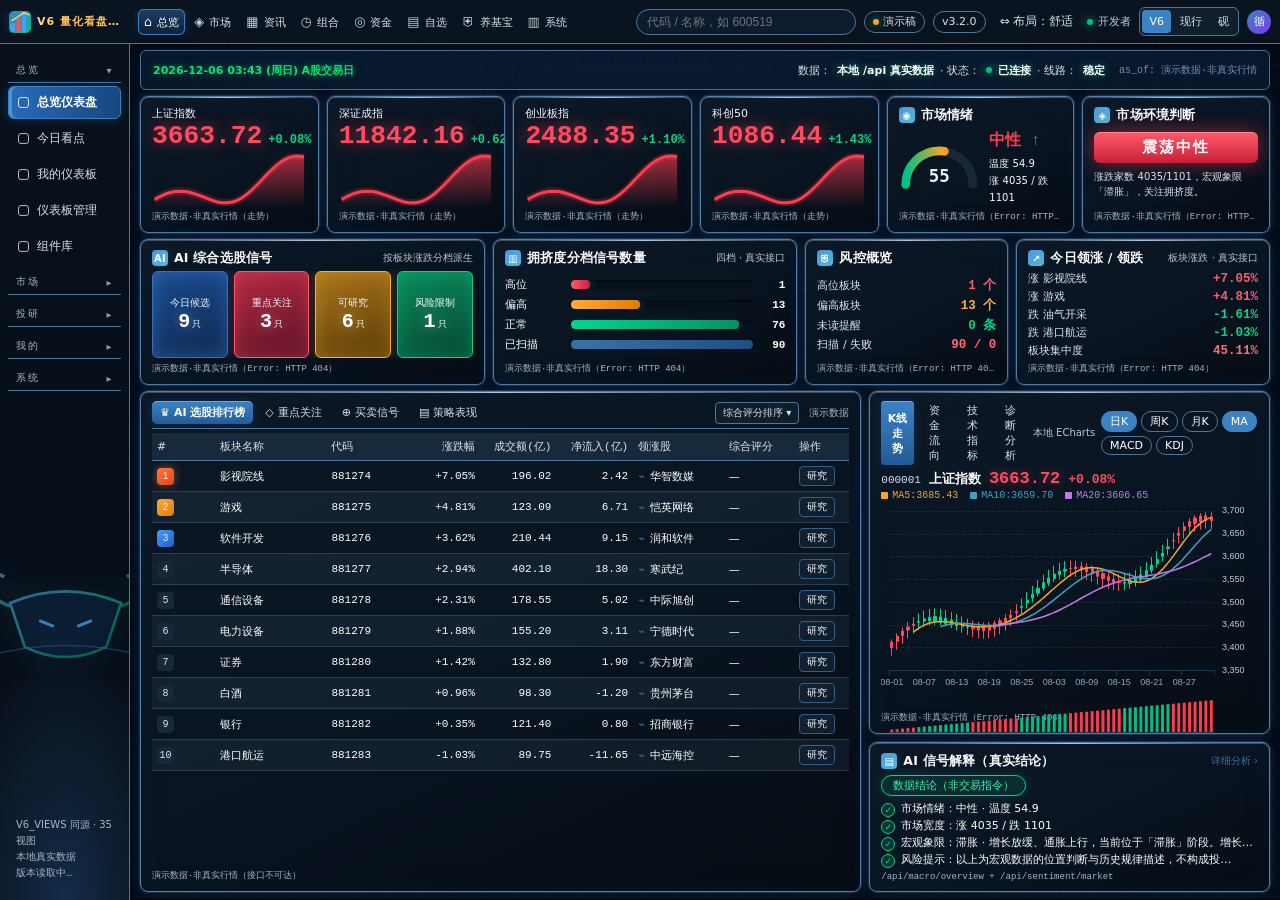
==== commit 1a4c6a1b: "refactor(frontend): 阶段4 W7 域拆分——v7_app.js 3535 行巨石切割为 11 文件（RF-20261112-01） 切割设计（tools/cut_v7.py 机械执" ====
--- a/frontend/index.html
+++ b/frontend/index.html
@@ -230,6 +230,17 @@
 <script src="js/app.js"></script>
 <!-- 桌面快捷键与主题持久化补丁（《设计说明书》§5.5 / §八）：必须在 app.js 之后 -->
 <script src="js/v6_keys.js"></script>
-<script src="js/v7_app.js"></script>
+<!-- W7 域拆分（RF-20261112-01 阶段4）：core → 9 域（顺序无关，惰性桥）→ 装配 -->
+<script src="js/w7/w7_core.js"></script>
+<script src="js/w7/w7_shell.js"></script>
+<script src="js/w7/w7_topbar.js"></script>
+<script src="js/w7/w7_ai.js"></script>
+<script src="js/w7/w7_forms.js"></script>
+<script src="js/w7/w7_detail.js"></script>
+<script src="js/w7/w7_portfolio.js"></script>
+<script src="js/w7/w7_fund.js"></script>
+<script src="js/w7/w7_data.js"></script>
+<script src="js/w7/w7_misc.js"></script>
+<script src="js/w7/w7_app.js"></script>
 </body>
 </html>
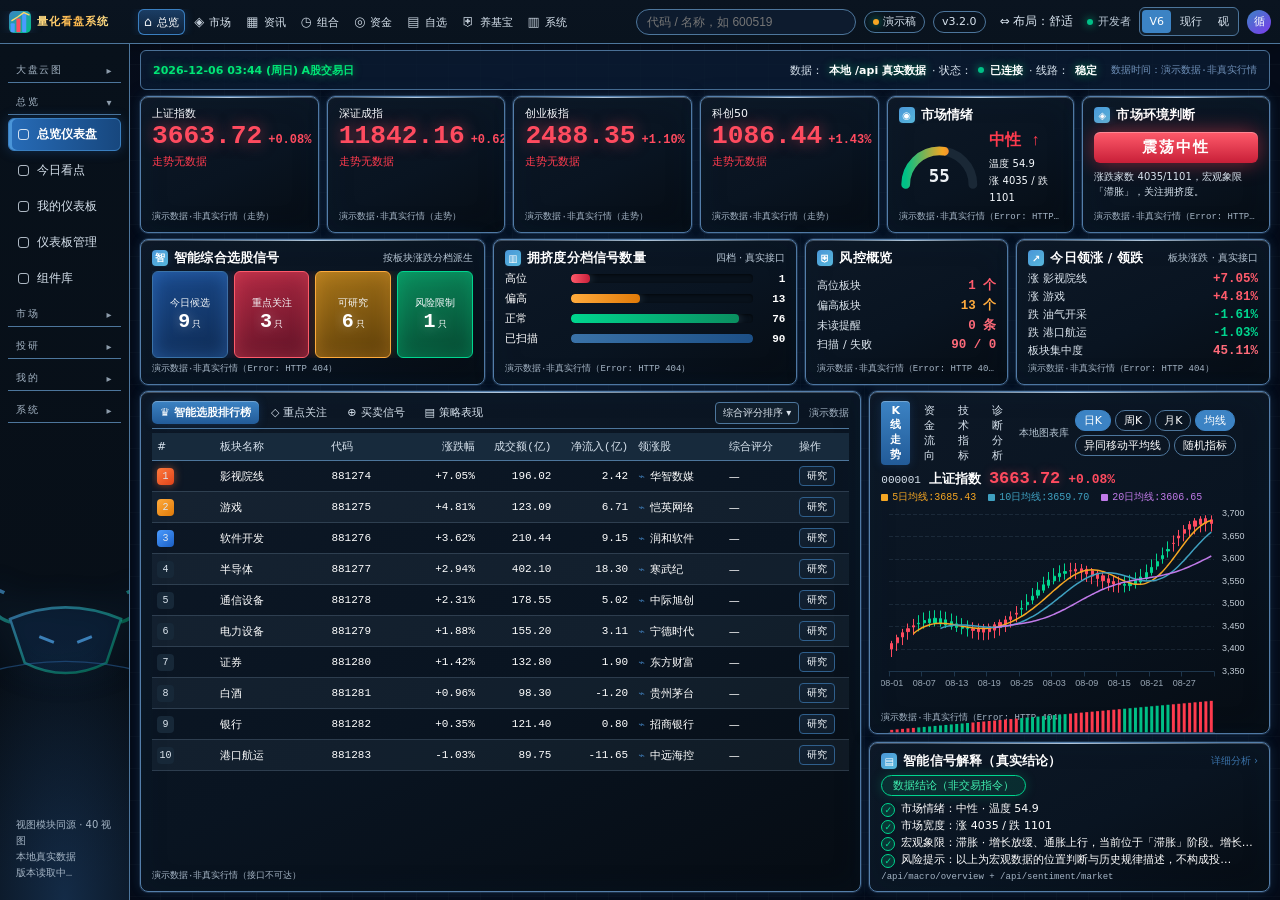
==== commit 7b798f03: "chore(release): 升版 v3.7.5 / v3.7.5-20261118（AI 接入修复 + 多轮上下文 + 界面中文化 + 大盘云图入库） - AI 接入修复：配置落位 + 推理模型探" ====
--- a/frontend/index.html
+++ b/frontend/index.html
@@ -3,7 +3,7 @@
 <head>
 <meta charset="utf-8">
 <meta name="viewport" content="width=device-width, initial-scale=1">
-<title>V6 视觉稿 · OpenBB 中文投研工作台（独立评审稿）</title>
+<title>大龙虾投研工作台 · V6 独立评审稿</title>
 <link rel="stylesheet" href="css/app.css">
 <link rel="stylesheet" href="css/v7.css">
 </head>
@@ -21,8 +21,8 @@
       </svg>
     </div>
     <div>
-      <div class="brand-title">V6 量化看盘系统</div>
-      <div class="brand-sub">AI赋能选股 · 量化策略 · 风控社交辅助</div>
+      <div class="brand-title">量化看盘系统</div>
+      <div class="brand-sub">智能赋能选股 · 量化策略 · 风控社交辅助</div>
     </div>
   </div>
   <nav class="topnav">
@@ -56,7 +56,7 @@
       </div>
     </span>
     <button class="top-ico" id="v7-collapse" type="button" title="收起侧栏">«</button>
-    <button class="top-ico" id="v7-ai" type="button" title="AI 助手">AI</button>
+    <button class="top-ico" id="v7-ai" type="button" title="智能助手">智</button>
     <span class="top-ico" title="设置">⚙</span>
     <span class="dev-badge"><i class="dot"></i>开发者</span>
     <div class="skin-switch" title="新增第三套皮肤，原两套基准保持不变">
@@ -76,7 +76,7 @@
   <main class="main" id="home-main">
     <div class="statusbar">
       <span><b id="today-text">—</b> <b class="trade-day">A股交易日</b></span>
-      <span class="status-right">数据：<b>本地 /api 真实数据</b> · 状态：<i class="dot"></i><b>已连接</b> · 线路：<b>稳定</b> <span class="src" id="as-of">as_of: —</span></span>
+      <span class="status-right">数据：<b>本地 /api 真实数据</b> · 状态：<i class="dot"></i><b>已连接</b> · 线路：<b>稳定</b> <span class="src" id="as-of">数据时间：—</span></span>
     </div>
 
     <!-- 第一行：四指数 + 情绪 + 环境 -->
@@ -108,7 +108,7 @@
     <!-- 第二行：信号 / 策略 / 风控 / 表现 -->
     <section class="row row-2">
       <div class="card">
-        <div class="card-head"><span class="card-title"><span class="badge-ico">AI</span>AI 综合选股信号</span><span class="card-note">按板块涨跌分档派生</span></div>
+        <div class="card-head"><span class="card-title"><span class="badge-ico">智</span>智能综合选股信号</span><span class="card-note">按板块涨跌分档派生</span></div>
         <div class="signal-grid" id="signal-grid"><div class="loading">统计中…</div></div>
         <div class="src-tag" id="src-signal">/api/sector/industry（90 板块实时派生）</div>
       </div>
@@ -133,7 +133,7 @@
     <section class="row row-3">
       <div class="card">
         <div class="rank-toolbar">
-          <span class="rank-tab active"><span class="rank-ico">♛</span>AI 选股排行榜</span>
+          <span class="rank-tab active"><span class="rank-ico">♛</span>智能选股排行榜</span>
           <span class="rank-tab"><span class="rank-ico">◇</span>重点关注</span>
           <span class="rank-tab"><span class="rank-ico">⊕</span>买卖信号</span>
           <span class="rank-tab"><span class="rank-ico">▤</span>策略表现</span>
@@ -163,7 +163,7 @@
             <div class="tabs">
               <button class="active">K线走势</button><button>资金流向</button><button>技术指标</button><button>诊断分析</button>
             </div>
-            <span class="card-note">本地 ECharts</span>
+            <span class="card-note">本地图表库</span>
           </div>
           <div class="kline-head">
             <span class="kline-code mono" id="kline-code">000001</span>
@@ -176,7 +176,7 @@
           <div class="src-tag" id="src-kline">/api/market/index-kline</div>
         </div>
         <div class="card">
-          <div class="card-head"><span class="card-title"><span class="badge-ico">▤</span>AI 信号解释（真实结论）</span><span class="card-note ai-detail">详细分析 ›</span></div>
+          <div class="card-head"><span class="card-title"><span class="badge-ico">▤</span>智能信号解释（真实结论）</span><span class="card-note ai-detail">详细分析 ›</span></div>
           <div class="ai-buy-pill">数据结论（非交易指令）</div>
           <div class="ai-points" id="ai-points"><div class="loading">生成中…</div></div>
           <div class="src-tag" id="src-ai">/api/macro/overview + /api/sentiment/market</div>
@@ -195,6 +195,11 @@
     </div>
     <div class="view-body" id="view-body"><div class="loading">视图加载中…</div></div>
     <div class="view-src" id="view-src"></div>
+  </section>
+
+  <!-- 大盘云图全幅页（2026-11-18）：iframe 承载 market-cloud/index.html，进入即折叠侧栏 -->
+  <section id="view-cloud" hidden>
+    <iframe id="cloud-frame" src="market-cloud/index.html" title="大盘云图"></iframe>
   </section>
 </div>
 
@@ -225,6 +230,8 @@
 <script src="js/lib/http.js"></script>
 <script src="js/lib/ui.js"></script>
 <script src="js/lib/chart.js"></script>
+<!-- 组件层（RF-20261112-01 阶段4）：V6_HELPERS 五组件唯一实现，须在 views.js 之前 -->
+<script src="js/components.js"></script>
 <script src="js/views.js"></script>
 <script src="js/registry_view.js"></script>
 <script src="js/app.js"></script>
--- a/frontend/css/app.css
+++ b/frontend/css/app.css
@@ -31,6 +31,174 @@
   --radius: 8px;
   --font: Inter, "PingFang SC", "Microsoft YaHei", system-ui, sans-serif;
   --font-mono: "JetBrains Mono", Consolas, "Courier New", monospace;
+
+  /* ---- 常量色板 --c-*（css_tokenize_migration.py 2026-11-13 生成，值与迁移前字面量逐位等价）---- */
+  --c-black-0a35: rgba(0,0,0,0.35);
+  --c-black-0a45: rgba(0,0,0,0.45);
+  --c-black-0a50: rgba(0,0,0,0.5);
+  --c-black-0a55: rgba(0,0,0,0.55);
+  --c-black-0a60: rgba(0,0,0,0.6);
+  --c-black-0a70: rgba(0,0,0,0.7);
+  --c-black-3a72: rgba(2,6,12,0.72);
+  --c-black-4a55: rgba(4,8,16,0.55);
+  --c-black-5: #060c13;
+  --c-black-6: #070e16;
+  --c-blue-19: #0e2a52;
+  --c-blue-44: #1b5fc4;
+  --c-blue-51a35: rgba(30,110,230,0.35);
+  --c-blue-58a12: rgba(43,127,255,0.12);
+  --c-blue-58a14: rgba(43,127,255,0.14);
+  --c-blue-58a22: rgba(43,127,255,0.22);
+  --c-blue-58a28: rgba(43,127,255,0.28);
+  --c-blue-58a34: rgba(43,127,255,0.34);
+  --c-blue-58a45: rgba(43,127,255,0.45);
+  --c-blue-58a8: rgba(43,127,255,0.08);
+  --c-cyan-10: #0d1826;
+  --c-cyan-10-2: #0d1824;
+  --c-cyan-10a75: rgba(8,24,44,0.75);
+  --c-cyan-11: #0f1c2a;
+  --c-cyan-11-2: #0e1a28;
+  --c-cyan-12: #101e2c;
+  --c-cyan-12a72: rgba(10,28,52,0.72);
+  --c-cyan-14: #122234;
+  --c-cyan-14-2: #142335;
+  --c-cyan-15: #172838;
+  --c-cyan-15-2: #172534;
+  --c-cyan-16: #172a3c;
+  --c-cyan-20a10: rgba(20,50,80,0.1);
+  --c-cyan-20a32: rgba(20,50,80,0.32);
+  --c-cyan-24a34: rgba(20,55,100,0.34);
+  --c-cyan-28: #30485e;
+  --c-cyan-29: #17477e;
+  --c-cyan-33: #1a4a8c;
+  --c-cyan-33a28: rgba(30,80,140,0.28);
+  --c-cyan-35a22: rgba(40,90,140,0.22);
+  --c-cyan-35a35: rgba(40,90,140,0.35);
+  --c-cyan-35a40: rgba(40,90,140,0.4);
+  --c-cyan-36: #225b98;
+  --c-cyan-37: #1f5f9e;
+  --c-cyan-37-2: #2f5f8c;
+  --c-cyan-37a38: rgba(40,90,150,0.38);
+  --c-cyan-37a40: rgba(40,90,150,0.4);
+  --c-cyan-39a30: rgba(35,95,165,0.3);
+  --c-cyan-39a35: rgba(35,95,165,0.35);
+  --c-cyan-39a40: rgba(35,95,165,0.4);
+  --c-cyan-44: #4a7096;
+  --c-cyan-44-2: #3a72a8;
+  --c-cyan-44-3: #276cb8;
+  --c-cyan-44a10: rgba(58,114,168,0.1);
+  --c-cyan-44a18: rgba(58,114,168,0.18);
+  --c-cyan-45a30: rgba(47,108,180,0.3);
+  --c-cyan-46: #4d769c;
+  --c-cyan-47a55: rgba(60,120,180,0.55);
+  --c-cyan-49: #3a7fc0;
+  --c-cyan-49-2: #3a7ec0;
+  --c-cyan-49a42: rgba(52,122,200,0.42);
+  --c-cyan-50: #3c83c4;
+  --c-cyan-50-2: #547eaa;
+  --c-cyan-57: #4a96d8;
+  --c-cyan-57-2: #4a95d8;
+  --c-cyan-58: #6f90b8;
+  --c-cyan-60: #57b8dc;
+  --c-cyan-63a12: rgba(140,160,180,0.12);
+  --c-cyan-63a35: rgba(130,160,190,0.35);
+  --c-cyan-63a8: rgba(130,160,190,0.08);
+  --c-cyan-65: #4a9bff;
+  --c-cyan-65a22: rgba(120,165,210,0.22);
+  --c-cyan-65a35: rgba(74,155,255,0.35);
+  --c-cyan-65a45: rgba(76,156,255,0.45);
+  --c-cyan-65a50: rgba(76,156,255,0.5);
+  --c-cyan-65a55: rgba(76,156,255,0.55);
+  --c-cyan-65a8: rgba(74,155,255,0.08);
+  --c-cyan-66: #8fa6c2;
+  --c-cyan-66-2: #9aa8b6;
+  --c-cyan-67a16: rgba(140,170,200,0.16);
+  --c-cyan-69a55: rgba(96,175,255,0.55);
+  --c-cyan-7: #08111b;
+  --c-cyan-71: #a5b5c5;
+  --c-cyan-72: #7fb6ef;
+  --c-cyan-75a18: rgba(165,190,215,0.18);
+  --c-cyan-75a24: rgba(160,190,220,0.24);
+  --c-cyan-78: #b8c7d5;
+  --c-cyan-8: #091421;
+  --c-cyan-8-2: #0a1420;
+  --c-cyan-8-3: #09131e;
+  --c-cyan-8-4: #0b1420;
+  --c-cyan-80: #c0cdda;
+  --c-cyan-80a16: rgba(185,205,225,0.16);
+  --c-cyan-82a20: rgba(190,210,230,0.2);
+  --c-cyan-87a28: rgba(200,222,242,0.28);
+  --c-cyan-89: #d8e3ee;
+  --c-cyan-89a80: rgba(205,228,250,0.8);
+  --c-cyan-90: #dde6ef;
+  --c-cyan-94: #eaf0f5;
+  --c-cyan-98: #f7fbff;
+  --c-cyan-98-2: #f7fafc;
+  --c-green-15: #064630;
+  --c-green-29: #0b8b5c;
+  --c-green-30a30: rgba(10,143,96,0.3);
+  --c-green-38: #00c087;
+  --c-green-38a10: rgba(0,192,135,0.1);
+  --c-green-38a13: rgba(0,192,135,0.13);
+  --c-green-38a15: rgba(0,192,135,0.15);
+  --c-green-38a40: rgba(0,192,135,0.4);
+  --c-green-38a45: rgba(0,192,135,0.45);
+  --c-green-38a8: rgba(0,192,135,0.08);
+  --c-green-42: #00d68f;
+  --c-green-42a12: rgba(0,214,143,0.12);
+  --c-green-42a16: rgba(0,214,143,0.16);
+  --c-green-42a22: rgba(0,214,143,0.22);
+  --c-green-42a30: rgba(0,214,143,0.3);
+  --c-green-45: #00e676;
+  --c-green-45a50: rgba(0,230,118,0.5);
+  --c-green-51: #2fd6a4;
+  --c-green-53: #3ecf8e;
+  --c-green-59: #3ff0b0;
+  --c-magenta-22: #5d1226;
+  --c-orange-19: #5a3c08;
+  --c-orange-38: #a9761a;
+  --c-orange-45: #e07a08;
+  --c-orange-45a30: rgba(224,122,8,0.3);
+  --c-orange-55: #f5a623;
+  --c-orange-55a13: rgba(245,166,35,0.13);
+  --c-orange-55a45: rgba(245,166,35,0.45);
+  --c-orange-57: #e8a33d;
+  --c-orange-62: #ffab3d;
+  --c-orange-62-2: #ff7a3d;
+  --c-orange-62a30: rgba(255,171,61,0.3);
+  --c-orange-62a50: rgba(255,122,61,0.5);
+  --c-orange-64: #ffb648;
+  --c-orange-77: #ffe08a;
+  --c-purple-58: #7c3aed;
+  --c-purple-71: #b06bff;
+  --c-red-32: #8c1730;
+  --c-red-39: #a5223a;
+  --c-red-43: #b32a44;
+  --c-red-45: #c81f3a;
+  --c-red-45-2: #c81f38;
+  --c-red-45a35: rgba(200,31,58,0.35);
+  --c-red-48: #c62d49;
+  --c-red-49: #e0431a;
+  --c-red-62: #ff3b4e;
+  --c-red-62a14: rgba(255,59,78,0.14);
+  --c-red-62a15: rgba(255,59,78,0.15);
+  --c-red-62a18: rgba(255,59,78,0.18);
+  --c-red-62a30: rgba(255,59,78,0.3);
+  --c-red-62a45: rgba(255,59,78,0.45);
+  --c-red-62a50: rgba(255,59,78,0.5);
+  --c-red-65: #ff4b5f;
+  --c-red-65a40: rgba(255,75,95,0.4);
+  --c-red-65a60: rgba(255,75,95,0.6);
+  --c-red-68: #ff5b6b;
+  --c-red-68a32: rgba(255,91,107,0.32);
+  --c-red-71: #ff6b7a;
+  --c-red-71-2: #ff6b78;
+  --c-teal-50: #3fa0c0;
+  --c-white-100: #ffffff;
+  --c-white-100a18: rgba(255,255,255,0.18);
+  --c-white-100a28: rgba(255,255,255,0.28);
+  --c-white-100a30: rgba(255,255,255,0.3);
+  --c-white-100a90: rgba(255,255,255,0.9);
 }
 
 [data-theme="light"] {
@@ -107,7 +275,15 @@
 .topbar {
   height: var(--menu-h);
   display: grid;
-  grid-template-columns: var(--sidebar-w) minmax(0, 1fr) auto;
+  /* v3.6.1 修复 D-8：第三列原为 auto（=max-content），右状态区实测占 1016px，
+     把第二列导航区挤到 90–196px，而 .topnav 是 overflow:hidden →
+     8 个分组按钮里 6–7 个被裁掉、点不到（顶栏导航主干道失效，实测仅「总览」可点）。
+     现改为「导航优先、状态区可压缩」：
+       第2列 minmax(0, max-content) —— 空间够时按内容展开（8 个按钮全可见），
+                                        空间不够时可收缩（不会把整行挤出行外）；
+       第3列 minmax(0, 1fr)         —— 吸收剩余空间并右对齐（.topright 已 overflow:hidden，
+                                        内容超出时按既有窄屏规则隐藏次要项，而不是挤压导航）。 */
+  grid-template-columns: var(--sidebar-w) minmax(0, max-content) minmax(0, 1fr);
   align-items: center;
   padding: 0;
   background: var(--bg-panel);
@@ -120,10 +296,10 @@
 
 .brand-mark {
   width: 22px; height: 22px; border-radius: 5px; flex: none;
-  background: linear-gradient(140deg, #3c83c4, #00c087);
+  background: linear-gradient(140deg, var(--c-cyan-50), var(--c-green-38));
   display: grid; place-items: center;
-  color: #fff; font-weight: 700; font-size: 12px;
-  box-shadow: 0 0 14px rgba(43, 127, 255, .45);
+  color: var(--c-white-100); font-weight: 700; font-size: 12px;
+  box-shadow: 0 0 14px var(--c-blue-58a45);
 }
 
 .brand-title { font-size: 11px; font-weight: 600; letter-spacing: .2px; line-height: 1.2; white-space: nowrap; overflow: hidden; text-overflow: ellipsis; }
@@ -137,18 +313,18 @@
 }
 .topnav button:hover { background: var(--bg-hover); color: var(--text); }
 .topnav button.active {
-  background: linear-gradient(180deg, rgba(43, 127, 255, .28), rgba(43, 127, 255, .12));
-  color: #fff; box-shadow: inset 0 0 0 1px rgba(76, 156, 255, .55);
-}
-
-.topright { display: flex; align-items: center; gap: 8px; font-size: 11px; color: var(--text-dim); padding: 0 9px; flex: none; white-space: nowrap; overflow: hidden; }
+  background: linear-gradient(180deg, var(--c-blue-58a28), var(--c-blue-58a12));
+  color: var(--c-white-100); box-shadow: inset 0 0 0 1px var(--c-cyan-65a55);
+}
+
+.topright { display: flex; align-items: center; gap: 8px; font-size: 11px; color: var(--text-dim); padding: 0 9px; flex: none; white-space: nowrap; overflow: hidden; min-width: 0; justify-content: flex-end; }
 
 .skin-switch { display: flex; gap: 2px; background: var(--bg-widget-2); padding: 2px; border-radius: 6px; border: 1px solid var(--border); }
 .skin-switch button { border: 0; background: transparent; color: var(--text-dim); font-size: 11px; padding: 4px 7px; border-radius: 4px; }
-.skin-switch button.active { background: var(--accent); color: #fff; }
+.skin-switch button.active { background: var(--accent); color: var(--c-white-100); }
 
 .dot { width: 6px; height: 6px; border-radius: 50%; background: var(--down); box-shadow: 0 0 8px var(--down); display: inline-block; }
-.avatar { width: 24px; height: 24px; border-radius: 50%; background: linear-gradient(140deg, #3c83c4, #7c3aed); color: #fff; display: grid; place-items: center; font-size: 11px; }
+.avatar { width: 24px; height: 24px; border-radius: 50%; background: linear-gradient(140deg, var(--c-cyan-50), var(--c-purple-58)); color: var(--c-white-100); display: grid; place-items: center; font-size: 11px; }
 
 /* ---------- 状态条 ---------- */
 .statusbar {
@@ -177,7 +353,7 @@
 
 body[data-theme="v6"] .sidebar::after {
   content: ""; position: absolute; left: -40%; right: -40%; bottom: -30px; height: 220px;
-  background: radial-gradient(ellipse at 50% 100%, rgba(30, 80, 140, .28), transparent 68%);
+  background: radial-gradient(ellipse at 50% 100%, var(--c-cyan-33a28), transparent 68%);
   pointer-events: none;
 }
 
@@ -197,8 +373,8 @@
 }
 .side-item:hover { background: var(--bg-hover); color: var(--text); }
 .side-item.active {
-  color: #fff; border-color: rgba(76, 156, 255, .5);
-  background: linear-gradient(90deg, rgba(43, 127, 255, .34), rgba(43, 127, 255, .08));
+  color: var(--c-white-100); border-color: var(--c-cyan-65a50);
+  background: linear-gradient(90deg, var(--c-blue-58a34), var(--c-blue-58a8));
   box-shadow: inset 3px 0 0 var(--accent);
 }
 .side-ico { width: 14px; height: 14px; border: 1.5px solid currentColor; border-radius: 3px; opacity: .8; flex: none; }
@@ -230,14 +406,14 @@
 }
 body[data-theme="v6"] .card::before {
   content: ""; position: absolute; left: 12%; right: 12%; top: 0; height: 1px;
-  background: linear-gradient(90deg, transparent, rgba(96, 175, 255, .55), transparent);
+  background: linear-gradient(90deg, transparent, var(--c-cyan-69a55), transparent);
 }
 .card-head { display: flex; align-items: center; justify-content: space-between; gap: 6px; margin-bottom: 4px; flex: none; min-height: 18px; }
 .card-title { font-size: 12px; font-weight: 500; display: flex; align-items: center; gap: 6px; color: var(--text); white-space: nowrap; min-width: 0; overflow: hidden; text-overflow: ellipsis; }
 .card-title .badge-ico {
   width: 16px; height: 16px; border-radius: 4px; font-size: 10px;
-  display: grid; place-items: center; color: #fff;
-  background: linear-gradient(140deg, #3c83c4, #3fa0c0);
+  display: grid; place-items: center; color: var(--c-white-100);
+  background: linear-gradient(140deg, var(--c-cyan-50), var(--c-teal-50));
 }
 .card-note { font-size: 10px; color: var(--text-muted); white-space: nowrap; flex: none; }
 /* 卡片头参数摘要（BUG-20261112-03）：标出组件实际请求的板块/标的/周期，
@@ -249,15 +425,15 @@
   max-width: 42%;
   border: 1px solid var(--border-strong);
   border-radius: 9px;
-  background: rgba(58, 114, 168, .18);
-  color: #7fb6ef;
+  background: var(--c-cyan-44a18);
+  color: var(--c-cyan-72);
   font-size: 11px;
   line-height: 17px;
   white-space: nowrap;
   overflow: hidden;
   text-overflow: ellipsis;
 }
-body[data-theme="light"] .param-chip { background: rgba(58, 114, 168, .10); color: #1f5f9e; }
+body[data-theme="light"] .param-chip { background: var(--c-cyan-44a10); color: var(--c-cyan-37); }
 .src-tag {
   flex: none; margin-top: auto; padding-top: 4px;
   font-family: var(--font-mono); font-size: 9px; color: var(--text-muted);
@@ -280,9 +456,9 @@
 
 .env-box {
   margin: 4px 0 6px; padding: 6px 8px; border-radius: 6px; text-align: center;
-  font-size: 15px; font-weight: 600; letter-spacing: 2px; color: #fff;
-  background: linear-gradient(180deg, #ff3b4e, #c81f3a);
-  box-shadow: 0 0 16px rgba(255, 59, 78, .3);
+  font-size: 15px; font-weight: 600; letter-spacing: 2px; color: var(--c-white-100);
+  background: linear-gradient(180deg, var(--c-red-62), var(--c-red-45));
+  box-shadow: 0 0 16px var(--c-red-62a30);
 }
 .env-desc {
   font-size: 10px; color: var(--text-dim); line-height: 1.5;
@@ -299,10 +475,10 @@
 .signal-box .label { font-size: 10px; color: var(--text-dim); }
 .signal-box .value { font-family: var(--font-mono); font-size: 18px; font-weight: 600; line-height: 1.2; white-space: nowrap; }
 .signal-box .unit { font-size: 9px; font-weight: 400; margin-left: 2px; }
-.signal-box.c1 { background: rgba(43, 127, 255, .14); border-color: rgba(76, 156, 255, .45); }
-.signal-box.c2 { background: rgba(255, 59, 78, .14); border-color: rgba(255, 59, 78, .45); }
-.signal-box.c3 { background: rgba(245, 166, 35, .13); border-color: rgba(245, 166, 35, .45); }
-.signal-box.c4 { background: rgba(0, 192, 135, .13); border-color: rgba(0, 192, 135, .45); }
+.signal-box.c1 { background: var(--c-blue-58a14); border-color: var(--c-cyan-65a45); }
+.signal-box.c2 { background: var(--c-red-62a14); border-color: var(--c-red-62a45); }
+.signal-box.c3 { background: var(--c-orange-55a13); border-color: var(--c-orange-55a45); }
+.signal-box.c4 { background: var(--c-green-38a13); border-color: var(--c-green-38a45); }
 
 .bar-list { flex: 1; display: flex; flex-direction: column; justify-content: center; gap: 5px; min-height: 0; overflow: hidden; }
 .bar-row { display: grid; grid-template-columns: 60px 1fr 26px; align-items: center; gap: 6px; font-size: 11px; }
@@ -330,10 +506,10 @@
 tbody tr:hover { background: var(--bg-hover); }
 td.num, th.num { text-align: right; font-family: var(--font-mono); font-variant-numeric: tabular-nums; }
 .rank-badge { display: inline-grid; place-items: center; width: 17px; height: 17px; border-radius: 4px; font-size: 10px; font-family: var(--font-mono); background: var(--bg-widget-2); color: var(--text-dim); }
-.rank-badge.r1 { background: #ff3b4e; color: #fff; }
-.rank-badge.r2 { background: #f5a623; color: #fff; }
-.rank-badge.r3 { background: #3c83c4; color: #fff; }
-.score-pill { display: inline-block; padding: 1px 6px; border-radius: 4px; font-family: var(--font-mono); font-size: 10px; background: rgba(255, 59, 78, .15); color: var(--up); }
+.rank-badge.r1 { background: var(--c-red-62); color: var(--c-white-100); }
+.rank-badge.r2 { background: var(--c-orange-55); color: var(--c-white-100); }
+.rank-badge.r3 { background: var(--c-cyan-50); color: var(--c-white-100); }
+.score-pill { display: inline-block; padding: 1px 6px; border-radius: 4px; font-family: var(--font-mono); font-size: 10px; background: var(--c-red-62a15); color: var(--up); }
 .level-pill { display: inline-block; padding: 1px 5px; border-radius: 3px; font-size: 10px; border: 1px solid currentColor; }
 .level-pill.low { color: var(--down); }
 .level-pill.mid { color: var(--warn); }
@@ -344,7 +520,7 @@
 .right-col > .card:last-child { min-height: 126px; }
 .tabs { display: flex; gap: 4px; }
 .tabs button { border: 0; background: transparent; color: var(--text-dim); font-size: 11px; padding: 2px 6px; border-radius: 4px; }
-.tabs button.active { background: rgba(43, 127, 255, .22); color: #fff; box-shadow: inset 0 0 0 1px rgba(76, 156, 255, .5); }
+.tabs button.active { background: var(--c-blue-58a22); color: var(--c-white-100); box-shadow: inset 0 0 0 1px var(--c-cyan-65a50); }
 .kline-head { display: flex; align-items: baseline; gap: 8px; margin-bottom: 2px; }
 .kline-name { font-size: 12px; }
 .kline-price { font-family: var(--font-mono); font-size: 16px; font-weight: 600; }
@@ -362,6 +538,13 @@
 .err { color: var(--up); font-size: 11px; }
 
 /* ---------- 窄屏顶栏：隐藏次要状态，避免挤压导航与头像 ---------- */
+/* v3.6.1（D-8）：原规则只在 ≤1280 才隐藏，而 1280–1440 区间右状态区已把导航挤坏
+   （实测 1342 宽下导航容器仅 90–196px）。故把「隐藏次要状态」提前到 ≤1440，
+   与新的列优先级配合，保证 8 个分组按钮始终可点、且皮肤/头像等关键项不被裁。 */
+@media (max-width: 1440px) {
+  .topright .hide-sm, .dev-badge { display: none; }
+  .topnav button { padding: 5px 6px; font-size: 11px; }
+}
 @media (max-width: 1280px) {
   .topright .hide-sm, .dev-badge, .top-ico { display: none; }
   .topnav button { padding: 5px 6px; font-size: 11px; }
@@ -369,6 +552,9 @@
 @media (max-width: 1100px) {
   .topnav .nav-ico { display: none; }
   .topnav button { padding: 5px 5px; }
+  /* D-8 配套：1100 以下空间不足，先让右状态区让位（次要状态徽章/布局菜单），
+     保证导航 + 搜索 + 提醒 + 皮肤切换仍可用 */
+  .topright .v7-badge, .topright .v7-layout { display: none; }
 }
 
 /* ---------- 双断点 ---------- */
@@ -501,11 +687,11 @@
 .status-right .src { margin-left: 8px; }
 .rank-toolbar { display: flex; align-items: center; gap: 4px; flex: none; min-height: 25px; margin-bottom: 4px; padding-bottom: 4px; border-bottom: 1px solid var(--border); }
 .rank-tab { font-size: 11px; color: var(--text-dim); padding: 4px 8px; border-radius: 5px; white-space: nowrap; }
-.rank-tab.active { background: var(--accent); color: #fff; font-weight: 600; }
+.rank-tab.active { background: var(--accent); color: var(--c-white-100); font-weight: 600; }
 .rank-ico { margin-right: 4px; }
 .rank-sort { margin-left: auto; font-size: 10px; color: var(--text-dim); border: 1px solid var(--border); border-radius: 4px; padding: 3px 7px; white-space: nowrap; }
 .rank-note { margin-left: 6px; font-size: 10px; color: var(--text-muted); white-space: nowrap; }
-.score-pill { display: inline-block; background: #a5223a; color: #fff; padding: 2px 8px; border-radius: 4px; font-family: var(--font-mono); font-size: 11px; font-weight: 600; }
+.score-pill { display: inline-block; background: var(--c-red-39); color: var(--c-white-100); padding: 2px 8px; border-radius: 4px; font-family: var(--font-mono); font-size: 11px; font-weight: 600; }
 .study-btn { display: inline-block; border: 1px solid var(--border-strong); border-radius: 4px; padding: 2px 7px; font-size: 10px; color: var(--text-dim); white-space: nowrap; }
 .signal-ico { color: var(--accent); margin-right: 5px; }
 .hot { color: var(--up); }
@@ -513,7 +699,7 @@
 .ma-item { display: inline-flex; align-items: center; gap: 4px; }
 .ma-item i { width: 7px; height: 7px; border-radius: 1px; display: inline-block; }
 .kline-code { color: var(--text-dim); font-size: 11px; }
-.ai-buy-pill { display: inline-block; align-self: flex-start; border: 1px solid var(--down); color: var(--down); background: rgba(0,192,135,.10); border-radius: 99px; padding: 2px 11px; font-size: 11px; font-weight: 500; margin: 1px 0 3px; flex: none; }
+.ai-buy-pill { display: inline-block; align-self: flex-start; border: 1px solid var(--down); color: var(--down); background: var(--c-green-38a10); border-radius: 99px; padding: 2px 11px; font-size: 11px; font-weight: 500; margin: 1px 0 3px; flex: none; }
 .ai-detail { color: var(--accent) !important; }
 .side-art { width: 100%; height: auto; margin-top: auto; flex: none; }
 
@@ -529,105 +715,113 @@
 }
 body[data-theme="v6"] .card,
 body[data-theme="v6"] .v-card {
-  background: linear-gradient(155deg, #0d1826 0%, #091421 55%, #060c13 100%);
-  border: 1px solid #547eaa;
-  box-shadow: inset 0 1px 0 rgba(200,222,242,.28), inset 0 0 30px rgba(20,50,80,.10), 0 0 18px rgba(20,50,80,.32), 0 0 0 1px rgba(120,165,210,.22), 0 0 10px rgba(40,90,140,.22);
-}
-body[data-theme="v6"] .card::before { background: linear-gradient(90deg, transparent, rgba(205,228,250,.80), transparent); }
-body[data-theme="v6"] .card-title { color: #ffffff; font-weight: 600; font-size: 12.5px; letter-spacing: .2px; }
-body[data-theme="v6"] .badge-ico { background: linear-gradient(140deg,#4a96d8,#57b8dc); box-shadow: 0 0 10px rgba(40,90,140,.35); }
-body[data-theme="v6"] .card-note { color: #b8c7d5; }
-body[data-theme="v6"] .src-tag { color: #a5b5c5; }
-
-body[data-theme="v6"] .topbar { background: linear-gradient(180deg,#0a1420,#09131e); border-bottom: 1px solid #4d769c; box-shadow: 0 2px 16px rgba(0,0,0,.35); }
-body[data-theme="v6"] .brand-title { background: linear-gradient(90deg,#ffe08a,#ffb648,#ffe08a); -webkit-background-clip: text; background-clip: text; color: transparent; font-weight: 700; letter-spacing: 1px; }
-body[data-theme="v6"] .brand-sub { color: #b8c7d5; }
-body[data-theme="v6"] .brand-mark { box-shadow: 0 0 12px rgba(40,90,150,.40); }
-body[data-theme="v6"] .topnav button { color: #d8e3ee; }
-body[data-theme="v6"] .topnav button.active { background: linear-gradient(180deg,rgba(52,122,200,.42),rgba(20,55,100,.34)); color: #fff; box-shadow: inset 0 0 0 1px #3a7fc0, 0 0 10px rgba(35,95,165,.35); }
-body[data-theme="v6"] .dev-badge { color: #c0cdda; }
-
-body[data-theme="v6"] .statusbar { background: rgba(10,28,52,.72); border: 1px solid #4a7096; color: #d8e3ee; }
-body[data-theme="v6"] .statusbar b { color: #00e676; font-weight: 600; text-shadow: 0 0 8px rgba(0,230,118,.5); }
-body[data-theme="v6"] .statusbar .status-right b { color: #ffffff; }
-body[data-theme="v6"] .statusbar .trade-day { color: #00e676; }
-body[data-theme="v6"] .statusbar .src { color: #6f90b8; }
-
-body[data-theme="v6"] .index-name { color: #f7fbff; }
-body[data-theme="v6"] .index-value { color: #ff4b5f; font-size: clamp(21px, 2.05vw, 29px); font-weight: 700; text-shadow: 0 0 16px rgba(255,75,95,.6); }
-body[data-theme="v6"] .index-value.down { color: #00d68f; }
-body[data-theme="v6"] .index-pct { color: #00d68f; font-weight: 600; }
+  background: linear-gradient(155deg, var(--c-cyan-10) 0%, var(--c-cyan-8) 55%, var(--c-black-5) 100%);
+  border: 1px solid var(--c-cyan-50-2);
+  box-shadow: inset 0 1px 0 var(--c-cyan-87a28), inset 0 0 30px var(--c-cyan-20a10), 0 0 18px var(--c-cyan-20a32), 0 0 0 1px var(--c-cyan-65a22), 0 0 10px var(--c-cyan-35a22);
+}
+body[data-theme="v6"] .card::before { background: linear-gradient(90deg, transparent, var(--c-cyan-89a80), transparent); }
+body[data-theme="v6"] .card-title { color: var(--c-white-100); font-weight: 600; font-size: 12.5px; letter-spacing: .2px; }
+body[data-theme="v6"] .badge-ico { background: linear-gradient(140deg,var(--c-cyan-57),var(--c-cyan-60)); box-shadow: 0 0 10px var(--c-cyan-35a35); }
+body[data-theme="v6"] .card-note { color: var(--c-cyan-78); }
+body[data-theme="v6"] .src-tag { color: var(--c-cyan-71); }
+
+body[data-theme="v6"] .topbar { background: linear-gradient(180deg,var(--c-cyan-8-2),var(--c-cyan-8-3)); border-bottom: 1px solid var(--c-cyan-46); box-shadow: 0 2px 16px var(--c-black-0a35); }
+body[data-theme="v6"] .brand-title { background: linear-gradient(90deg,var(--c-orange-77),var(--c-orange-64),var(--c-orange-77)); -webkit-background-clip: text; background-clip: text; color: transparent; font-weight: 700; letter-spacing: 1px; }
+body[data-theme="v6"] .brand-sub { color: var(--c-cyan-78); }
+body[data-theme="v6"] .brand-mark { box-shadow: 0 0 12px var(--c-cyan-37a40); }
+body[data-theme="v6"] .topnav button { color: var(--c-cyan-89); }
+body[data-theme="v6"] .topnav button.active { background: linear-gradient(180deg,var(--c-cyan-49a42),var(--c-cyan-24a34)); color: var(--c-white-100); box-shadow: inset 0 0 0 1px var(--c-cyan-49), 0 0 10px var(--c-cyan-39a35); }
+body[data-theme="v6"] .dev-badge { color: var(--c-cyan-80); }
+
+body[data-theme="v6"] .statusbar { background: var(--c-cyan-12a72); border: 1px solid var(--c-cyan-44); color: var(--c-cyan-89); }
+body[data-theme="v6"] .statusbar b { color: var(--c-green-45); font-weight: 600; text-shadow: 0 0 8px var(--c-green-45a50); }
+body[data-theme="v6"] .statusbar .status-right b { color: var(--c-white-100); }
+body[data-theme="v6"] .statusbar .trade-day { color: var(--c-green-45); }
+body[data-theme="v6"] .statusbar .src { color: var(--c-cyan-58); }
+
+body[data-theme="v6"] .index-name { color: var(--c-cyan-98); }
+body[data-theme="v6"] .index-value { color: var(--c-red-65); font-size: clamp(21px, 2.05vw, 29px); font-weight: 700; text-shadow: 0 0 16px var(--c-red-65a60); }
+body[data-theme="v6"] .index-value.down { color: var(--c-green-42); }
+body[data-theme="v6"] .index-pct { color: var(--c-green-42); font-weight: 600; }
+/* 2026-11-17 涨红跌绿：上方规则无条件染绿，会压过全局 .up，导致「上涨的涨跌幅」显示绿色；
+   此处按 up/down 显式覆盖，恢复方向语义（与 .index-value 一致）。 */
+body[data-theme="v6"] .index-pct.up { color: var(--c-red-65); }
+body[data-theme="v6"] .index-pct.down { color: var(--c-green-42); }
 body[data-theme="v6"] .spark { min-height: 32px; }
-body[data-theme="v6"] .gauge-meta { color: #f7fbff; }
+body[data-theme="v6"] .gauge-meta { color: var(--c-cyan-98); }
 body[data-theme="v6"] .gauge-num { font-size: 16px; }
-body[data-theme="v6"] .env-box { background: linear-gradient(180deg,#ff5b6b,#c81f38); box-shadow: 0 0 20px rgba(255,59,78,.5), inset 0 1px 0 rgba(255,255,255,.28); }
-body[data-theme="v6"] .env-desc { color: #d8e3ee; }
-
-body[data-theme="v6"] .signal-box.c1 { background: linear-gradient(160deg,#1a4a8c,#0e2a52); border-color: #3a72a8; box-shadow: inset 0 0 18px rgba(74,155,255,.35), 0 0 10px rgba(30,110,230,.35); }
-body[data-theme="v6"] .signal-box.c2 { background: linear-gradient(160deg,#b32a44,#5d1226); border-color: #ff5b6b; box-shadow: inset 0 0 18px rgba(255,91,107,.32), 0 0 10px rgba(200,31,58,.35); }
-body[data-theme="v6"] .signal-box.c3 { background: linear-gradient(160deg,#a9761a,#5a3c08); border-color: #ffab3d; box-shadow: inset 0 0 18px rgba(255,171,61,.3), 0 0 10px rgba(224,122,8,.3); }
-body[data-theme="v6"] .signal-box.c4 { background: linear-gradient(160deg,#0b8b5c,#064630); border-color: #00d68f; box-shadow: inset 0 0 18px rgba(0,214,143,.3), 0 0 10px rgba(10,143,96,.3); }
-body[data-theme="v6"] .signal-box .value { font-size: 20px; color: #fff; text-shadow: 0 0 12px rgba(255,255,255,.3); }
-body[data-theme="v6"] .signal-box .label { color: #f7fafc; }
-body[data-theme="v6"] .bar-track { height: 9px; background: #08111b; box-shadow: inset 0 1px 3px rgba(0,0,0,.6); }
-body[data-theme="v6"] .bar-fill { box-shadow: 0 0 10px rgba(130,160,190,.35); }
-body[data-theme="v6"] .bar-row .bar-label { color: #ffffff; }
-body[data-theme="v6"] .bar-row .bar-num { color: #fff; font-weight: 600; }
-body[data-theme="v6"] .stat-row span:first-child { color: #dde6ef; }
-body[data-theme="v6"] .stat-row b { color: #ff6b7a; font-weight: 600; font-size: 12.5px; }
-body[data-theme="v6"] .stat-row b.down { color: #00d68f; }
-body[data-theme="v6"] .stat-row b.up { color: #ff5b6b; }
-body[data-theme="v6"] .stat-row b.warn { color: #ffab3d; font-weight: 600; }
-
-body[data-theme="v6"] thead th { background: #172a3c; color: #d8e3ee; border-bottom: 1px solid #4d769c; }
-body[data-theme="v6"] tbody td { color: #ffffff; border-bottom: 1px solid rgba(160,190,220,.24); }
-body[data-theme="v6"] tbody tr:nth-child(even) td { background: rgba(130,160,190,.08); }
-body[data-theme="v6"] tbody tr:hover td { background: rgba(140,170,200,.16); }
-body[data-theme="v6"] .rank-badge { background: #172838; color: #dde6ef; }
-body[data-theme="v6"] .rank-badge.r1 { background: linear-gradient(140deg,#ff7a3d,#e0431a); box-shadow: 0 0 8px rgba(255,122,61,.5); }
-body[data-theme="v6"] .rank-badge.r2 { background: linear-gradient(140deg,#ffab3d,#e07a08); }
-body[data-theme="v6"] .rank-badge.r3 { background: linear-gradient(140deg,#4a9bff,#1b5fc4); }
-body[data-theme="v6"] .score-pill { background: linear-gradient(160deg,#c62d49,#8c1730); box-shadow: inset 0 1px 0 rgba(255,255,255,.18); }
-body[data-theme="v6"] .study-btn { background: linear-gradient(160deg,#122234,#0f1c2a); border-color: #2f5f8c; color: #f7fbff; }
-body[data-theme="v6"] .signal-ico { color: #3a72a8; }
-body[data-theme="v6"] .rank-tab { color: #d8e3ee; }
-body[data-theme="v6"] .rank-tab.active { background: linear-gradient(180deg,#3c83c4,#225b98); color: #fff; box-shadow: inset 0 1px 0 rgba(255,255,255,.28), 0 0 10px rgba(35,95,165,.30); }
-body[data-theme="v6"] .rank-sort { background: #101e2c; border-color: #4d769c; color: #dde6ef; }
-body[data-theme="v6"] .rank-toolbar { border-bottom-color: #4d769c; }
-
-body[data-theme="v6"] .tabs button.active { background: linear-gradient(180deg,#3c83c4,#225b98); color: #fff; box-shadow: inset 0 1px 0 rgba(255,255,255,.28), 0 0 10px rgba(35,95,165,.30); font-weight: 600; }
-body[data-theme="v6"] .kline-name { color: #ffffff; font-weight: 600; font-size: 13px; }
-body[data-theme="v6"] .kline-price { color: #ff4b5f; font-size: 17px; font-weight: 700; text-shadow: 0 0 10px rgba(255,75,95,.4); }
-body[data-theme="v6"] #kline-pct.up { color: #ff4b5f; font-weight: 600; }
-body[data-theme="v6"] #kline-pct.down { color: #00d68f; font-weight: 600; }
-body[data-theme="v6"] .ma-legend { color: #d8e3ee; }
-body[data-theme="v6"] .ai-buy-pill { border-color: #00d68f; color: #3ff0b0; background: rgba(0,214,143,.12); box-shadow: 0 0 12px rgba(0,214,143,.22); }
-body[data-theme="v6"] .ai-detail { color: #3a72a8 !important; }
-body[data-theme="v6"] .ai-point { color: #ffffff; }
-body[data-theme="v6"] .ai-point b { color: #fff; }
-body[data-theme="v6"] .ai-point .tick { width: 14px; height: 14px; border-radius: 50%; background: rgba(0,214,143,.16); border: 1.5px solid #00d68f; color: #00d68f; font-size: 9px; display: grid; place-items: center; line-height: 1; margin-top: 1px; }
-
-body[data-theme="v6"] .sidebar { background: linear-gradient(180deg,#08111b,#070e16); border-right: 1px solid #4d769c; }
-body[data-theme="v6"] .side-group { color: #a5b5c5; letter-spacing: 1.5px; }
-body[data-theme="v6"] .side-item { color: #d8e3ee; }
-body[data-theme="v6"] .side-item.active { background: linear-gradient(90deg,#276cb8,#17477e); border-color: #3a7fc0; color: #fff; font-weight: 600; box-shadow: inset 3px 0 0 #4a95d8, 0 0 12px rgba(35,95,165,.4); }
-body[data-theme="v6"] .side-art { filter: drop-shadow(0 0 12px rgba(40,90,140,.40)); }
-body[data-theme="v6"] .side-foot { color: #a5b5c5; }
-
-body[data-theme="v6"] .v-table th { background: #172a3c; color: #d8e3ee; border-bottom-color: #4d769c; }
-body[data-theme="v6"] .v-table td { color: #ffffff; border-bottom-color: rgba(160,190,220,.24); }
-body[data-theme="v6"] .v-kpi { background: linear-gradient(155deg,#0e1a28,#091421); border-color: #4d769c; box-shadow: inset 0 1px 0 rgba(185,205,225,.16); }
-body[data-theme="v6"] .v-kpi .k-value { color: #ff6b7a; }
-body[data-theme="v6"] .v-feed-row { border-bottom-color: rgba(160,190,220,.24); }
-body[data-theme="v6"] .v-form-value { background: #091421; border-color: #4d769c; color: #ffffff; }
-body[data-theme="v6"] .view-title-row h1 { color: #ffffff; }
-body[data-theme="v6"] .crumb .cur { color: #3a72a8; }
-body[data-theme="v6"] .v-note { color: #dde6ef; }
+body[data-theme="v6"] .env-box { background: linear-gradient(180deg,var(--c-red-68),var(--c-red-45-2)); box-shadow: 0 0 20px var(--c-red-62a50), inset 0 1px 0 var(--c-white-100a28); }
+body[data-theme="v6"] .env-desc { color: var(--c-cyan-89); }
+
+body[data-theme="v6"] .signal-box.c1 { background: linear-gradient(160deg,var(--c-cyan-33),var(--c-blue-19)); border-color: var(--c-cyan-44-2); box-shadow: inset 0 0 18px var(--c-cyan-65a35), 0 0 10px var(--c-blue-51a35); }
+body[data-theme="v6"] .signal-box.c2 { background: linear-gradient(160deg,var(--c-red-43),var(--c-magenta-22)); border-color: var(--c-red-68); box-shadow: inset 0 0 18px var(--c-red-68a32), 0 0 10px var(--c-red-45a35); }
+body[data-theme="v6"] .signal-box.c3 { background: linear-gradient(160deg,var(--c-orange-38),var(--c-orange-19)); border-color: var(--c-orange-62); box-shadow: inset 0 0 18px var(--c-orange-62a30), 0 0 10px var(--c-orange-45a30); }
+body[data-theme="v6"] .signal-box.c4 { background: linear-gradient(160deg,var(--c-green-29),var(--c-green-15)); border-color: var(--c-green-42); box-shadow: inset 0 0 18px var(--c-green-42a30), 0 0 10px var(--c-green-30a30); }
+body[data-theme="v6"] .signal-box .value { font-size: 20px; color: var(--c-white-100); text-shadow: 0 0 12px var(--c-white-100a30); }
+body[data-theme="v6"] .signal-box .label { color: var(--c-cyan-98-2); }
+body[data-theme="v6"] .bar-track { height: 9px; background: var(--c-cyan-7); box-shadow: inset 0 1px 3px var(--c-black-0a60); }
+body[data-theme="v6"] .bar-fill { box-shadow: 0 0 10px var(--c-cyan-63a35); }
+body[data-theme="v6"] .bar-row .bar-label { color: var(--c-white-100); }
+body[data-theme="v6"] .bar-row .bar-num { color: var(--c-white-100); font-weight: 600; }
+body[data-theme="v6"] .stat-row span:first-child { color: var(--c-cyan-90); }
+body[data-theme="v6"] .stat-row b { color: var(--c-red-71); font-weight: 600; font-size: 12.5px; }
+body[data-theme="v6"] .stat-row b.down { color: var(--c-green-42); }
+body[data-theme="v6"] .stat-row b.up { color: var(--c-red-68); }
+body[data-theme="v6"] .stat-row b.warn { color: var(--c-orange-62); font-weight: 600; }
+
+body[data-theme="v6"] thead th { background: var(--c-cyan-16); color: var(--c-cyan-89); border-bottom: 1px solid var(--c-cyan-46); }
+body[data-theme="v6"] tbody td { color: var(--c-white-100); border-bottom: 1px solid var(--c-cyan-75a24); }
+body[data-theme="v6"] tbody tr:nth-child(even) td { background: var(--c-cyan-63a8); }
+body[data-theme="v6"] tbody tr:hover td { background: var(--c-cyan-67a16); }
+body[data-theme="v6"] .rank-badge { background: var(--c-cyan-15); color: var(--c-cyan-90); }
+body[data-theme="v6"] .rank-badge.r1 { background: linear-gradient(140deg,var(--c-orange-62-2),var(--c-red-49)); box-shadow: 0 0 8px var(--c-orange-62a50); }
+body[data-theme="v6"] .rank-badge.r2 { background: linear-gradient(140deg,var(--c-orange-62),var(--c-orange-45)); }
+body[data-theme="v6"] .rank-badge.r3 { background: linear-gradient(140deg,var(--c-cyan-65),var(--c-blue-44)); }
+body[data-theme="v6"] .score-pill { background: linear-gradient(160deg,var(--c-red-48),var(--c-red-32)); box-shadow: inset 0 1px 0 var(--c-white-100a18); }
+body[data-theme="v6"] .study-btn { background: linear-gradient(160deg,var(--c-cyan-14),var(--c-cyan-11)); border-color: var(--c-cyan-37-2); color: var(--c-cyan-98); }
+body[data-theme="v6"] .signal-ico { color: var(--c-cyan-44-2); }
+body[data-theme="v6"] .rank-tab { color: var(--c-cyan-89); }
+body[data-theme="v6"] .rank-tab.active { background: linear-gradient(180deg,var(--c-cyan-50),var(--c-cyan-36)); color: var(--c-white-100); box-shadow: inset 0 1px 0 var(--c-white-100a28), 0 0 10px var(--c-cyan-39a30); }
+body[data-theme="v6"] .rank-sort { background: var(--c-cyan-12); border-color: var(--c-cyan-46); color: var(--c-cyan-90); }
+body[data-theme="v6"] .rank-toolbar { border-bottom-color: var(--c-cyan-46); }
+
+body[data-theme="v6"] .tabs button.active { background: linear-gradient(180deg,var(--c-cyan-50),var(--c-cyan-36)); color: var(--c-white-100); box-shadow: inset 0 1px 0 var(--c-white-100a28), 0 0 10px var(--c-cyan-39a30); font-weight: 600; }
+body[data-theme="v6"] .kline-name { color: var(--c-white-100); font-weight: 600; font-size: 13px; }
+body[data-theme="v6"] .kline-price { color: var(--c-red-65); font-size: 17px; font-weight: 700; text-shadow: 0 0 10px var(--c-red-65a40); }
+body[data-theme="v6"] #kline-pct.up { color: var(--c-red-65); font-weight: 600; }
+body[data-theme="v6"] #kline-pct.down { color: var(--c-green-42); font-weight: 600; }
+body[data-theme="v6"] .ma-legend { color: var(--c-cyan-89); }
+body[data-theme="v6"] .ai-buy-pill { border-color: var(--c-green-42); color: var(--c-green-59); background: var(--c-green-42a12); box-shadow: 0 0 12px var(--c-green-42a22); }
+body[data-theme="v6"] .ai-detail { color: var(--c-cyan-44-2) !important; }
+body[data-theme="v6"] .ai-point { color: var(--c-white-100); }
+body[data-theme="v6"] .ai-point b { color: var(--c-white-100); }
+body[data-theme="v6"] .ai-point .tick { width: 14px; height: 14px; border-radius: 50%; background: var(--c-green-42a16); border: 1.5px solid var(--c-green-42); color: var(--c-green-42); font-size: 9px; display: grid; place-items: center; line-height: 1; margin-top: 1px; }
+
+body[data-theme="v6"] .sidebar { background: linear-gradient(180deg,var(--c-cyan-7),var(--c-black-6)); border-right: 1px solid var(--c-cyan-46); }
+body[data-theme="v6"] .side-group { color: var(--c-cyan-71); letter-spacing: 1.5px; }
+body[data-theme="v6"] .side-item { color: var(--c-cyan-89); }
+body[data-theme="v6"] .side-item.active { background: linear-gradient(90deg,var(--c-cyan-44-3),var(--c-cyan-29)); border-color: var(--c-cyan-49); color: var(--c-white-100); font-weight: 600; box-shadow: inset 3px 0 0 var(--c-cyan-57-2), 0 0 12px var(--c-cyan-39a40); }
+body[data-theme="v6"] .side-art { filter: drop-shadow(0 0 12px var(--c-cyan-35a40)); }
+body[data-theme="v6"] .side-foot { color: var(--c-cyan-71); }
+
+body[data-theme="v6"] .v-table th { background: var(--c-cyan-16); color: var(--c-cyan-89); border-bottom-color: var(--c-cyan-46); }
+body[data-theme="v6"] .v-table td { color: var(--c-white-100); border-bottom-color: var(--c-cyan-75a24); }
+body[data-theme="v6"] .v-kpi { background: linear-gradient(155deg,var(--c-cyan-11-2),var(--c-cyan-8)); border-color: var(--c-cyan-46); box-shadow: inset 0 1px 0 var(--c-cyan-80a16); }
+body[data-theme="v6"] .v-kpi .k-value { color: var(--c-red-71); }
+/* 2026-11-17 涨红跌绿：上方规则把全部 KPI 数值无条件染红，压过全局 .up/.down；
+   此处按方向显式覆盖，未带方向 class 的指标仍保持原红色不变。 */
+body[data-theme="v6"] .v-kpi .k-value.up { color: var(--c-red-68); }
+body[data-theme="v6"] .v-kpi .k-value.down { color: var(--c-green-42); }
+body[data-theme="v6"] .v-feed-row { border-bottom-color: var(--c-cyan-75a24); }
+body[data-theme="v6"] .v-form-value { background: var(--c-cyan-8); border-color: var(--c-cyan-46); color: var(--c-white-100); }
+body[data-theme="v6"] .view-title-row h1 { color: var(--c-white-100); }
+body[data-theme="v6"] .crumb .cur { color: var(--c-cyan-44-2); }
+body[data-theme="v6"] .v-note { color: var(--c-cyan-90); }
 body[data-theme="v6"] .sidebar::after {
-  background: radial-gradient(ellipse at 50% 100%, rgba(40,90,150,.38), transparent 72%);
+  background: radial-gradient(ellipse at 50% 100%, var(--c-cyan-37a38), transparent 72%);
   bottom: 0; height: 260px;
 }
-body[data-theme="v6"] .side-art { position: sticky; bottom: 0; z-index: 1; width: 155%; max-width: none; margin-left: -27%; filter: drop-shadow(0 0 18px rgba(60,120,180,.55)); opacity: .95; }
+body[data-theme="v6"] .side-art { position: sticky; bottom: 0; z-index: 1; width: 155%; max-width: none; margin-left: -27%; filter: drop-shadow(0 0 18px var(--c-cyan-47a55)); opacity: .95; }
 
 /* ---------- 走势图与组件库（真实接口数据） ---------- */
 .v-chart-svg { width: 100%; max-width: 640px; height: 132px; display: block; margin: 0 auto; }
@@ -639,49 +833,76 @@
 .v-legend-row span { flex: 1; color: var(--text-dim); overflow: hidden; text-overflow: ellipsis; white-space: nowrap; }
 .v-legend-row b { font-family: var(--font-mono); color: var(--text); }
 .v-heat { display: grid; grid-template-columns: repeat(auto-fill, minmax(74px, 1fr)); gap: 4px; }
-.v-heat-cell { border-radius: 4px; padding: 5px 4px; min-height: 42px; display: flex; flex-direction: column; justify-content: space-between; border: 1px solid rgba(165,190,215,.18); }
-.v-heat-cell span { font-size: 9px; color: #ffffff; white-space: nowrap; overflow: hidden; text-overflow: ellipsis; }
-.v-heat-cell b { font-family: var(--font-mono); font-size: 11px; color: #fff; }
+.v-heat-cell { border-radius: 4px; padding: 5px 4px; min-height: 42px; display: flex; flex-direction: column; justify-content: space-between; border: 1px solid var(--c-cyan-75a18); }
+.v-heat-cell span { font-size: 9px; color: var(--c-white-100); white-space: nowrap; overflow: hidden; text-overflow: ellipsis; }
+.v-heat-cell b { font-family: var(--font-mono); font-size: 11px; color: var(--c-white-100); }
 .view-body > .v-card:has(.v-heat),
 .view-body > .v-card:has(.widget-grid) { grid-column: 1 / -1; }
 .widget-grid { display: grid; grid-template-columns: repeat(auto-fill, minmax(178px, 1fr)); gap: 7px; }
 .widget-card { background: var(--bg-widget-2); border: 1px solid var(--border); border-radius: 6px; padding: 8px; min-width: 0; }
-.widget-thumb { height: 44px; background: rgba(8,24,44,.75); border-radius: 4px; display: grid; place-items: center; margin-bottom: 6px; }
+.widget-thumb { height: 44px; background: var(--c-cyan-10a75); border-radius: 4px; display: grid; place-items: center; margin-bottom: 6px; }
 .widget-thumb-svg { width: 62px; height: 42px; }
 .widget-meta { font-size: 11px; color: var(--text); white-space: nowrap; overflow: hidden; text-overflow: ellipsis; }
-.widget-meta b { font-family: var(--font-mono); color: #3a72a8; margin-right: 4px; }
+.widget-meta b { font-family: var(--font-mono); color: var(--c-cyan-44-2); margin-right: 4px; }
 .widget-desc { font-size: 10px; color: var(--text-dim); line-height: 1.4; height: 28px; overflow: hidden; margin-top: 3px; }
 .widget-foot { font-family: var(--font-mono); font-size: 9px; color: var(--text-muted); white-space: nowrap; overflow: hidden; text-overflow: ellipsis; margin-top: 5px; }
-body[data-theme="v6"] .widget-card { background: linear-gradient(155deg,#0e1a28,#091421); border-color: #4d769c; }
-body[data-theme="v6"] .widget-card:hover { border-color: #3a72a8; box-shadow: 0 0 12px rgba(30,80,140,.28); }
-body[data-theme="v6"] .v-legend-row { border-bottom-color: rgba(160,190,220,.24); }
+body[data-theme="v6"] .widget-card { background: linear-gradient(155deg,var(--c-cyan-11-2),var(--c-cyan-8)); border-color: var(--c-cyan-46); }
+body[data-theme="v6"] .widget-card:hover { border-color: var(--c-cyan-44-2); box-shadow: 0 0 12px var(--c-cyan-33a28); }
+body[data-theme="v6"] .v-legend-row { border-bottom-color: var(--c-cyan-75a24); }
 
 /* ---------- 48 列仪表板演示（真实 span 分配 + 本地添加） ---------- */
 .demo-dash-grid { display: grid; grid-template-columns: repeat(48, minmax(0, 1fr)); gap: 0; align-items: stretch; }
 .demo-widget {
   margin: 3px; padding: 8px; border-radius: 6px; min-width: 0;
   border: 1px solid var(--border-strong);
-  background: linear-gradient(155deg, #142335, #0d1824);
+  background: linear-gradient(155deg, var(--c-cyan-14-2), var(--c-cyan-10-2));
   display: flex; flex-direction: column; gap: 4px;
 }
-.demo-widget.cat-chart { border-left: 3px solid #4a9bff; }
-.demo-widget.cat-table { border-left: 3px solid #00d68f; }
-.demo-widget.cat-market { border-left: 3px solid #ff5b6b; }
-.demo-widget.cat-news { border-left: 3px solid #ffab3d; }
-.demo-widget.cat-fin { border-left: 3px solid #b06bff; }
-.demo-widget.cat-filter { border-left: 3px solid #8fa6c2; }
+.demo-widget.cat-chart { border-left: 3px solid var(--c-cyan-65); }
+.demo-widget.cat-table { border-left: 3px solid var(--c-green-42); }
+.demo-widget.cat-market { border-left: 3px solid var(--c-red-68); }
+.demo-widget.cat-news { border-left: 3px solid var(--c-orange-62); }
+.demo-widget.cat-fin { border-left: 3px solid var(--c-purple-71); }
+.demo-widget.cat-filter { border-left: 3px solid var(--c-cyan-66); }
 .dw-head { display: flex; flex-direction: column; gap: 2px; min-width: 0; }
-.dw-head b { font-family: var(--font-mono); font-size: 10px; color: #4a9bff; }
+.dw-head b { font-family: var(--font-mono); font-size: 10px; color: var(--c-cyan-65); }
 .dw-head span { font-size: 11px; color: var(--text); white-space: nowrap; overflow: hidden; text-overflow: ellipsis; }
 .dw-meta { font-family: var(--font-mono); font-size: 9px; color: var(--text-muted); }
 .dw-remove { align-self: flex-start; border: 0; background: transparent; color: var(--text-muted); font-size: 10px; padding: 2px 0; cursor: pointer; }
 .dw-remove:hover { color: var(--up); }
+/* ===== v3.7.3（A+B）编排卡：desc 说明行 + 实时微预览 ===== */
+.dw-desc {
+  font-size: 10px; color: var(--text-muted); line-height: 1.45;
+  display: -webkit-box; -webkit-line-clamp: 2; -webkit-box-orient: vertical; overflow: hidden;
+}
+.dw-preview {
+  font-size: 10px; line-height: 1.5; color: var(--text);
+  border-top: 1px dashed var(--border-strong); padding-top: 4px;
+  display: -webkit-box; -webkit-line-clamp: 3; -webkit-box-orient: vertical; overflow: hidden;
+  min-height: 14px;
+}
+.dw-preview.pv-ok { color: var(--text); }
+.dw-preview.pv-fallback { color: var(--text-muted); font-style: italic; }
+.dw-preview.pv-none { display: none; }
+.dw-preview b { font-weight: 600; }
+.dw-preview .pv-up { color: var(--up); }
+.dw-preview .pv-down { color: var(--down); }
+/* ===== v3.7.3（T3）编排卡点击跳转：卡片底部「前往 xx →」锚点 + 整卡点击 ===== */
+.dw-foot { display: flex; align-items: center; justify-content: space-between; gap: 6px; min-width: 0; }
+.dw-jump {
+  font-size: 10px; color: var(--accent); text-decoration: none; cursor: pointer;
+  white-space: nowrap; overflow: hidden; text-overflow: ellipsis; min-width: 0;
+}
+.dw-jump:hover { text-decoration: underline; }
+.demo-widget { cursor: pointer; }
+.demo-widget .dw-remove, .demo-widget .dw-resize { cursor: pointer; }
+.demo-widget:active { cursor: grabbing; }
 .widget-add {
   width: 100%; margin-top: 7px; padding: 5px 6px; border-radius: 4px; cursor: pointer;
   border: 1px solid var(--border-strong); background: transparent; color: var(--accent); font-size: 10px;
 }
 .widget-add:hover { border-color: var(--accent); }
-.widget-add.added { color: var(--down); border-color: var(--down); background: rgba(0,192,135,.08); }
+.widget-add.added { color: var(--down); border-color: var(--down); background: var(--c-green-38a8); }
 .demo-rows { margin-top: 8px; }
 .demo-row { display: grid; grid-template-columns: 62px 1fr 90px; gap: 8px; align-items: center; font-size: 10px; padding: 4px 0; border-bottom: 1px solid var(--border); }
 .demo-row > span:nth-child(2) { color: var(--text-dim); white-space: nowrap; overflow: hidden; text-overflow: ellipsis; font-family: var(--font-mono); }
@@ -693,23 +914,162 @@
 /* ---------- 动态走势 / 数据闪动 / 添加弹窗 ---------- */
 .live-chart { position: relative; }
 .live-chart svg { width: 100%; max-width: 640px; height: 118px; display: block; margin: 0 auto; }
-.live-pulse { width: 7px; height: 7px; border-radius: 50%; background: #00d68f; display: inline-block; box-shadow: 0 0 8px #00d68f; animation: livePulse 1.6s infinite; }
+.live-pulse { width: 7px; height: 7px; border-radius: 50%; background: var(--c-green-42); display: inline-block; box-shadow: 0 0 8px var(--c-green-42); animation: livePulse 1.6s infinite; }
 @keyframes livePulse { 0%, 100% { opacity: 1; transform: scale(1); } 50% { opacity: .35; transform: scale(.7); } }
-.live-tag { font-size: 9px; color: #00d68f; margin-left: 5px; font-family: var(--font-mono); }
-@keyframes liveFlash { 0% { color: #fff; text-shadow: 0 0 12px rgba(255,255,255,.9); } 100% { } }
+.live-tag { font-size: 9px; color: var(--c-green-42); margin-left: 5px; font-family: var(--font-mono); }
+@keyframes liveFlash { 0% { color: var(--c-white-100); text-shadow: 0 0 12px var(--c-white-100a90); } 100% { } }
 .live-flash { animation: liveFlash .8s ease-out; }
 .v-filter-demo { display: flex; gap: 6px; margin-top: 8px; flex-wrap: wrap; }
 .v-chip { border: 1px solid var(--border); border-radius: 4px; padding: 3px 9px; font-size: 10px; color: var(--text-dim); }
-.v-chip.active { border-color: var(--accent); color: #fff; background: rgba(47,108,180,.3); }
-.v6-modal { position: fixed; inset: 0; z-index: 50; background: rgba(2,6,12,.72); display: grid; place-items: center; }
-.v6-modal-box { width: min(440px, 90vw); background: linear-gradient(155deg,#172534,#0d1826); border: 1px solid #4d769c; border-radius: 8px; box-shadow: 0 0 30px rgba(0,0,0,.7), inset 0 1px 0 rgba(190,210,230,.2); overflow: hidden; }
-.v6-modal-head { display: flex; justify-content: space-between; align-items: center; padding: 11px 14px; font-size: 13px; font-weight: 600; color: #fff; border-bottom: 1px solid #30485e; }
-.v6-modal-head button { border: 0; background: transparent; color: #9aa8b6; font-size: 18px; cursor: pointer; }
+.v-chip.active { border-color: var(--accent); color: var(--c-white-100); background: var(--c-cyan-45a30); }
+.v6-modal { position: fixed; inset: 0; z-index: 50; background: var(--c-black-3a72); display: grid; place-items: center; }
+.v6-modal-box { width: min(440px, 90vw); background: linear-gradient(155deg,var(--c-cyan-15-2),var(--c-cyan-10)); border: 1px solid var(--c-cyan-46); border-radius: 8px; box-shadow: 0 0 30px var(--c-black-0a70), inset 0 1px 0 var(--c-cyan-82a20); overflow: hidden; }
+.v6-modal-head { display: flex; justify-content: space-between; align-items: center; padding: 11px 14px; font-size: 13px; font-weight: 600; color: var(--c-white-100); border-bottom: 1px solid var(--c-cyan-28); }
+.v6-modal-head button { border: 0; background: transparent; color: var(--c-cyan-66-2); font-size: 18px; cursor: pointer; }
 .v6-modal-body { padding: 14px; display: flex; flex-direction: column; gap: 9px; }
-.v6-modal-widget { font-family: var(--font-mono); font-size: 12px; color: #4a9bff; }
+.v6-modal-widget { font-family: var(--font-mono); font-size: 12px; color: var(--c-cyan-65); }
 .v6-modal-body label { font-size: 11px; color: var(--text-dim); }
-.v6-modal-body select { width: 100%; background: #0b1420; color: #eaf0f5; border: 1px solid #4d769c; border-radius: 5px; padding: 7px 9px; font-size: 12px; }
+.v6-modal-body select { width: 100%; background: var(--c-cyan-8-4); color: var(--c-cyan-94); border: 1px solid var(--c-cyan-46); border-radius: 5px; padding: 7px 9px; font-size: 12px; }
 .v6-modal-note { font-size: 10px; color: var(--text-muted); line-height: 1.5; }
-.v6-modal-foot { display: flex; justify-content: flex-end; gap: 8px; padding: 11px 14px; border-top: 1px solid #30485e; }
-.v6-modal-foot button { border: 1px solid #4d769c; background: transparent; color: var(--text-dim); border-radius: 5px; padding: 6px 14px; font-size: 11px; cursor: pointer; }
-.v6-modal-foot button.primary { background: linear-gradient(180deg,#3a7ec0,#225b98); border-color: #4a95d8; color: #fff; font-weight: 600; }
+.v6-modal-foot { display: flex; justify-content: flex-end; gap: 8px; padding: 11px 14px; border-top: 1px solid var(--c-cyan-28); }
+.v6-modal-foot button { border: 1px solid var(--c-cyan-46); background: transparent; color: var(--text-dim); border-radius: 5px; padding: 6px 14px; font-size: 11px; cursor: pointer; }
+.v6-modal-foot button.primary { background: linear-gradient(180deg,var(--c-cyan-49-2),var(--c-cyan-36)); border-color: var(--c-cyan-57-2); color: var(--c-white-100); font-weight: 600; }
+
+/* ============================================================
+ * v3.7.0 · REQ-20261115-01 看盘体验补齐（新增公共件样式）
+ * 云图 treemap / 指数卡（带走势）/ 三级板块选择器 / 完整 K 线 / 资金流入流出 / 快讯原文
+ * 全部走主题变量与色值常量，三皮肤（V6 / 现行 / 砚）表现一致
+ * ============================================================ */
+
+/* ---------- 云图（面积∝成交额 · 色∝涨跌幅） ---------- */
+.v-tm { position: relative; width: 100%; height: 360px; background: var(--bg-widget-2);
+  border: 1px solid var(--border); border-radius: 6px; overflow: hidden; }
+.v-tm-board { height: 420px; }
+.v-tm-cell { position: absolute; border: 1px solid var(--c-black-4a55); overflow: hidden; cursor: pointer;
+  display: flex; flex-direction: column; justify-content: center; align-items: center; text-align: center; }
+.v-tm-cell:hover { outline: 2px solid var(--c-white-100); outline-offset: -2px; z-index: 3; }
+.v-tm-n { font-size: 11px; color: var(--c-white-100); white-space: nowrap; overflow: hidden; text-overflow: ellipsis; max-width: 96%; }
+.v-tm-p { font-family: var(--font-mono); font-size: 12px; color: var(--c-white-100); }
+.v-tm-a { font-size: 9px; color: var(--c-white-100); opacity: .8; white-space: nowrap; overflow: hidden; text-overflow: ellipsis; max-width: 96%; }
+.v-tm-cell.small .v-tm-n { font-size: 10px; }
+.v-tm-cell.tiny .v-tm-n, .v-tm-cell.tiny .v-tm-a { display: none; }
+
+/* ---------- 指数卡（带迷你走势） ---------- */
+.v-idx-grid { display: grid; grid-template-columns: repeat(auto-fit, minmax(190px, 1fr)); gap: 8px; }
+.v-idx-card { min-height: 104px; }
+.v-idx-row { display: flex; align-items: baseline; gap: 8px; margin: 2px 0 4px; }
+.spark { min-height: 26px; }
+.spark svg { display: block; width: 100%; height: 26px; }
+
+/* ---------- 三级板块选择器 ---------- */
+.v-bp { position: relative; display: inline-flex; align-items: center; gap: 4px; }
+.v-bp select, .v-bp input { border: 1px solid var(--border); background: var(--bg-widget-2); color: var(--text);
+  border-radius: 5px; font-size: 11px; padding: 4px 6px; }
+.v-bp input { width: 118px; }
+.v-bp-list { position: absolute; top: 27px; left: 0; z-index: 40; min-width: 240px; max-height: 260px; overflow: auto;
+  background: var(--bg-panel); border: 1px solid var(--border); border-radius: 6px; box-shadow: 0 8px 22px var(--c-black-0a70); }
+.v-bp-g { font-size: 10px; color: var(--text-dim); padding: 4px 8px; background: var(--bg-widget-2); position: sticky; top: 0; }
+.v-bp-i { padding: 4px 8px; font-size: 11px; cursor: pointer; display: flex; justify-content: space-between; gap: 10px; }
+.v-bp-i:hover { background: var(--accent); color: var(--c-white-100); }
+
+/* ---------- 完整 K 线容器 ---------- */
+.v-kline { width: 100%; height: 320px; min-height: 280px; }
+
+/* ---------- 资金流入 / 流出 ---------- */
+.v7-ff { display: grid; grid-template-columns: 1fr 1fr; gap: 14px; }
+.v7-ff-row { display: grid; grid-template-columns: 92px 1fr 82px; gap: 6px; align-items: center; font-size: 11px; margin: 3px 0; }
+.v7-ff-bar { position: relative; height: 12px; background: var(--bg-widget-2); border-radius: 3px; overflow: hidden; display: block; }
+.v7-ff-bar i { position: absolute; top: 0; bottom: 0; }
+.v7-ff-bar i.in { left: 50%; background: linear-gradient(90deg, var(--c-red-45a35), var(--up)); }
+.v7-ff-bar i.out { right: 50%; background: linear-gradient(270deg, var(--c-green-38a40), var(--down)); }
+
+/* ---------- 快讯原文入口 ---------- */
+.v7-news-meta { display: flex; justify-content: space-between; gap: 8px; align-items: center; }
+.v7-news-src { color: var(--accent); white-space: nowrap; text-decoration: none; }
+.v7-news-src:hover { text-decoration: underline; }
+.v7-news-src.muted { color: var(--text-dim); }
+
+.v-feed-src { color: var(--accent); font-size: 11px; white-space: nowrap; text-decoration: none; }
+.v-feed-src:hover { text-decoration: underline; }
+
+#view-body th.sortable { cursor: pointer; user-select: none; }
+#view-body th.sortable::after { content: "⇅"; opacity: .45; margin-left: 4px; font-size: 10px; }
+#view-body th.sortable[data-asc="1"]::after { content: "▲"; opacity: 1; }
+#view-body th.sortable[data-asc="0"]::after { content: "▼"; opacity: 1; }
+
+/* ===== v3.7.0（②）首页拥挤度/风控「计数 + 具体名单」 ===== */
+/* 数据源：/api/sector/crowding/rankings?limit=120（全量扫描）+ /api/alerts/events。
+   名单条数以 [data-total] 标注真实总数，与计数同源（B9 判据）。 */
+#bar-list.bar-list { justify-content: flex-start; overflow-y: auto; }
+.bar-detail {
+  display: flex; flex-direction: column; gap: 4px; margin-top: 5px; padding-top: 5px;
+  border-top: 1px dashed var(--border); max-height: 92px; overflow-y: auto;
+}
+.bd-line { display: flex; align-items: center; flex-wrap: wrap; gap: 4px; }
+.bd-tag {
+  flex: none; font-size: 10px; line-height: 1.5; padding: 0 5px; border-radius: 3px;
+  border: 1px solid var(--border); color: var(--text-dim); background: transparent;
+}
+.bd-tag.hot { color: var(--up); border-color: rgba(255, 75, 75, .45); background: rgba(255, 75, 75, .10); }
+.bd-tag.warn { color: var(--warn); border-color: rgba(232, 163, 61, .45); background: rgba(232, 163, 61, .10); }
+.bd-tag.ok { color: var(--down); border-color: rgba(0, 176, 97, .45); background: rgba(0, 176, 97, .10); }
+.bd-chip {
+  font: inherit; font-size: 10.5px; line-height: 1.45; padding: 0 5px; border-radius: 3px;
+  cursor: pointer; color: var(--text); background: var(--card-line);
+  border: 1px solid var(--border); white-space: nowrap;
+}
+.bd-chip i { font-style: normal; font-family: var(--font-mono); opacity: .7; margin-left: 3px; }
+.bd-chip:hover, .bd-chip:focus-visible { border-color: var(--accent); color: var(--text); outline: none; }
+.bd-chip:hover i { opacity: 1; }
+.bd-more { font-size: 10px; color: var(--text-muted); }
+.risk-detail { margin-top: 3px; }
+.risk-events {
+  margin-top: 5px; padding-top: 5px; border-top: 1px dashed var(--border);
+  display: flex; flex-direction: column; gap: 3px; max-height: 72px; overflow-y: auto;
+}
+.re-item { display: flex; align-items: baseline; gap: 5px; font-size: 10.5px; color: var(--text-dim); }
+.re-item b { color: var(--warn); font-weight: 500; flex: none; }
+.re-target { font-family: var(--font-mono); color: var(--text); }
+.re-time { margin-left: auto; font-family: var(--font-mono); opacity: .65; flex: none; }
+body[data-theme="v6"] .bd-chip { background: rgba(255, 255, 255, .06); }
+body[data-theme="v6"] .bd-chip:hover { border-color: var(--c-cyan-65a45, var(--accent)); }
+
+/* ===== v3.7.0（③）板块研判卡（今日看点 / 市场总览） ===== */
+.v-bp-bar { display: flex; align-items: center; gap: 6px; flex-wrap: wrap; margin-bottom: 8px; }
+.v7-brief-board .v7-preview-table { margin-top: 4px; }
+.v7-brief-board .v7-sec-note { margin-top: 3px; }
+
+/* ===== v3.7.0（④）仪表板管理 CRUD 工具栏 / 行选中 / 右键菜单（.v7-ctx 已有样式） ===== */
+.v7-dash-mgr input {
+  height: 26px; width: 190px; padding: 0 8px; border-radius: 4px;
+  border: 1px solid var(--border); background: var(--bg-widget-2); color: var(--text);
+}
+.v7-dash-row { cursor: pointer; }
+.v7-dash-row:hover { background: var(--bg-hover); }
+.v7-dash-row.sel { background: rgba(63, 160, 192, .14); box-shadow: inset 2px 0 0 var(--accent); }
+.v7-dash-row.is-active td:first-child { font-weight: 600; }
+.dash-active-tag {
+  font-size: 10px; font-weight: 400; padding: 0 4px; border-radius: 3px; margin-left: 4px;
+  background: rgba(0, 176, 97, .16); color: var(--down); border: 1px solid rgba(0, 176, 97, .35);
+}
+.v7-btn.armed { background: var(--c-red-65, #d9534f); border-color: var(--c-red-65, #d9534f); color: #fff; }
+
+/* ===== v3.7.0（⑦）顶栏搜索：标的分组 + 板块分组 ===== */
+.v7-search-g {
+  font-size: 10px; color: var(--text-muted); padding: 5px 10px 3px;
+  background: var(--bg-widget-2); position: sticky; top: 0; z-index: 1;
+  border-bottom: 1px solid var(--card-line);
+}
+.v7-search-item .bd-ico { color: var(--accent); font-weight: 400; }
+
+/* ===== v3.7.0（⑩）仪表板组件自由拉伸（右下角把手：宽 span 档位 / 高 120–900px） ===== */
+.demo-dash-grid .demo-widget { position: relative; overflow: auto; }
+.demo-widget .dw-resize {
+  position: absolute; right: 0; bottom: 0; width: 16px; height: 16px; cursor: nwse-resize;
+  opacity: .75; background-repeat: no-repeat;
+  background-image:
+    linear-gradient(135deg, transparent 46%, var(--border-strong) 46%, var(--border-strong) 54%, transparent 54%),
+    linear-gradient(135deg, transparent 22%, var(--border-strong) 22%, var(--border-strong) 30%, transparent 30%);
+}
+.demo-widget .dw-resize:hover { opacity: 1; background-color: rgba(63, 160, 192, .18); }
+.demo-widget.resizing { outline: 1px dashed var(--accent); outline-offset: 1px; }
--- a/frontend/css/v7.css
+++ b/frontend/css/v7.css
@@ -7,28 +7,28 @@
 .v7-search{position:relative;display:flex;align-items:center;}
 .v7-search input{width:220px;height:26px;border-radius:13px;border:1px solid var(--border);
   background:var(--bg-widget);color:inherit;font-size:12px;padding:0 10px;outline:none;}
-.v7-search input:focus{border-color:var(--accent,#4a9bff);width:280px;transition:width .15s;}
+.v7-search input:focus{border-color:var(--accent,var(--c-cyan-65));width:280px;transition:width .15s;}
 .v7-search-list{position:absolute;top:30px;right:0;width:300px;max-height:260px;overflow:auto;
   background:var(--bg-panel);border:1px solid var(--border);border-radius:6px;
-  box-shadow:0 12px 32px rgba(0,0,0,.45);z-index:60;}
+  box-shadow:0 12px 32px var(--c-black-0a45);z-index:60;}
 .v7-search-item{padding:6px 10px;font-size:12px;cursor:pointer;display:flex;justify-content:space-between;gap:8px;}
 .v7-search-item:hover{background:var(--bg-hover);}
 .v7-search-item span{opacity:.7;font-size:11px;}
 
 .v7-bell{position:relative;}
 .v7-bell i{position:absolute;top:-2px;right:-4px;min-width:13px;height:13px;border-radius:7px;
-  background:#ff4b5f;color:#fff;font-size:9px;line-height:13px;text-align:center;padding:0 3px;font-style:normal;}
+  background:var(--c-red-65);color:var(--c-white-100);font-size:9px;line-height:13px;text-align:center;padding:0 3px;font-style:normal;}
 
 .v7-badge{display:inline-flex;align-items:center;gap:4px;height:22px;padding:0 8px;border-radius:11px;
   border:1px solid var(--border);font-size:11px;}
-.v7-badge .dot{width:6px;height:6px;border-radius:50%;background:#3ecf8e;}
-.v7-badge.warn .dot{background:#f5a623;}
-.v7-badge.bad .dot{background:#ff4b5f;}
+.v7-badge .dot{width:6px;height:6px;border-radius:50%;background:var(--c-green-53);}
+.v7-badge.warn .dot{background:var(--c-orange-55);}
+.v7-badge.bad .dot{background:var(--c-red-65);}
 
 .v7-layout{position:relative;}
 .v7-layout > button{cursor:pointer;background:none;border:0;color:inherit;font-size:12px;}
 .v7-layout-menu{position:absolute;top:26px;right:0;width:170px;background:var(--bg-panel);
-  border:1px solid var(--border);border-radius:6px;box-shadow:0 12px 32px rgba(0,0,0,.45);
+  border:1px solid var(--border);border-radius:6px;box-shadow:0 12px 32px var(--c-black-0a45);
   z-index:60;padding:4px;}
 .v7-layout-menu button{display:block;width:100%;text-align:left;padding:6px 9px;border:0;background:none;
   color:inherit;font-size:12px;border-radius:4px;cursor:pointer;}
@@ -60,10 +60,10 @@
 .v7-panel,.v7-panel *{box-sizing:border-box;}
 .v7-preview,.v7-preview *{max-width:100%;}
 
-.v7-panel-mask{position:fixed;inset:0;background:rgba(4,8,16,.55);z-index:9990;display:flex;
+.v7-panel-mask{position:fixed;inset:0;background:var(--c-black-4a55);z-index:9990;display:flex;
   align-items:center;justify-content:center;}
 .v7-panel{width:660px;max-width:92vw;background:var(--bg-panel);border:1px solid var(--border);
-  border-radius:8px;box-shadow:0 20px 48px rgba(0,0,0,.55);}
+  border-radius:8px;box-shadow:0 20px 48px var(--c-black-0a55);}
 .v7-panel-head{padding:10px 14px;border-bottom:1px solid var(--border);font-weight:600;font-size:13px;
   display:flex;justify-content:space-between;}
 .v7-panel-body{padding:12px 14px;display:grid;grid-template-columns:minmax(0,1fr) 188px;gap:14px;}
@@ -81,12 +81,12 @@
   justify-content:flex-end;font-size:12px;}
 .v7-btn{border:1px solid var(--border);background:none;color:inherit;border-radius:4px;
   padding:4px 12px;font-size:12px;cursor:pointer;}
-.v7-btn.primary{background:var(--accent,#4a9bff);border-color:var(--accent,#4a9bff);color:#fff;}
+.v7-btn.primary{background:var(--accent,var(--c-cyan-65));border-color:var(--accent,var(--c-cyan-65));color:var(--c-white-100);}
 
 /* ---------- AI 视图 ---------- */
 .v7-chat{display:flex;flex-direction:column;gap:8px;min-height:160px;}
 .v7-msg{max-width:82%;padding:8px 10px;border-radius:8px;font-size:12px;line-height:1.65;}
-.v7-msg.me{align-self:flex-end;background:var(--accent,#4a9bff);color:#fff;}
+.v7-msg.me{align-self:flex-end;background:var(--accent,var(--c-cyan-65));color:var(--c-white-100);}
 .v7-msg.ai{align-self:flex-start;background:var(--bg-hover);}
 .v7-cite{margin-top:6px;padding:6px 8px;border:1px dashed var(--border);border-radius:4px;font-size:11px;}
 .v7-warn{margin-top:4px;font-size:11px;opacity:.75;}
@@ -95,7 +95,7 @@
   background:var(--bg-widget);color:inherit;padding:0 8px;font-size:12px;outline:none;}
 .v7-quick{display:flex;gap:6px;flex-wrap:wrap;margin-top:8px;}
 .v7-pill{border:1px solid var(--border);border-radius:12px;padding:2px 9px;font-size:11px;cursor:pointer;}
-.v7-pill:hover{border-color:var(--accent,#4a9bff);}
+.v7-pill:hover{border-color:var(--accent,var(--c-cyan-65));}
 
 /* ---------- 编辑页表单（W3/W4/W5 预留） ---------- */
 .v7-form{display:grid;grid-template-columns:repeat(2,minmax(0,1fr));gap:10px;}
@@ -107,23 +107,23 @@
 
 /* ---------- Toast ---------- */
 .v7-toast{position:fixed;right:24px;bottom:24px;background:var(--bg-panel);
-  border:1px solid #3ecf8e;color:#3ecf8e;padding:8px 14px;border-radius:6px;font-size:12px;z-index:9999;}
+  border:1px solid var(--c-green-53);color:var(--c-green-53);padding:8px 14px;border-radius:6px;font-size:12px;z-index:9999;}
 
 /* ---------- v7.0 列表写操作 / 表单 / 导入 ---------- */
 .v7-list-head{display:flex;align-items:center;gap:10px;margin-bottom:8px;}
 .v7-hint{font-size:11px;opacity:.7;}
 .v7-btn.sm{padding:2px 8px;font-size:11px;}
-.v7-btn.danger{border-color:#ff4b5f;color:#ff4b5f;}
+.v7-btn.danger{border-color:var(--c-red-65);color:var(--c-red-65);}
 .v7-btn[disabled]{opacity:.45;cursor:not-allowed;}
-.v7-req{color:#ff4b5f;}
+.v7-req{color:var(--c-red-65);}
 .v7-drop{border:1px dashed var(--border);border-radius:6px;padding:18px;text-align:center;
   font-size:12px;cursor:pointer;}
-.v7-drop:hover{border-color:var(--accent,#4a9bff);}
+.v7-drop:hover{border-color:var(--accent,var(--c-cyan-65));}
 .v7-preview-table{margin-top:8px;font-size:11px;}
 .v7-preview-table table{width:100%;border-collapse:collapse;}
 .v7-preview-table th,.v7-preview-table td{border:1px solid var(--border);padding:4px 6px;text-align:left;}
-.v7-preview-table .ok{color:#3ecf8e;}
-.v7-preview-table .bad{color:#ff4b5f;}
+.v7-preview-table .ok{color:var(--c-green-53);}
+.v7-preview-table .bad{color:var(--c-red-65);}
 
 /* 详情页内标的切换 */
 .v7-sym{display:inline-flex;align-items:center;gap:6px;margin-left:10px;}
@@ -140,7 +140,7 @@
 .v7-toolbar select{height:26px;border-radius:4px;border:1px solid var(--border);
   background:var(--bg-widget);color:inherit;font-size:12px;padding:0 6px;}
 .v7-drop-main{font-size:12px;}
-.v7-drop.drag{border-color:var(--accent,#4a9bff);background:rgba(74,155,255,.08);}
+.v7-drop.drag{border-color:var(--accent,var(--c-cyan-65));background:var(--c-cyan-65a8);}
 .v7-file-info{margin-top:6px;font-size:11px;opacity:.8;}
 
 /* 加载骨架（D-09）：.loading 走微光动画，避免长时间空白 */
@@ -152,12 +152,12 @@
 .v7-kline-tools{display:inline-flex;gap:4px;margin-left:auto;flex-wrap:wrap;}
 .v7-tab{border:1px solid var(--border);background:none;color:inherit;font-size:11px;
   padding:2px 8px;border-radius:10px;cursor:pointer;}
-.v7-tab:hover{border-color:var(--accent,#4a9bff);}
-.v7-tab.on{background:var(--accent,#4a9bff);border-color:var(--accent,#4a9bff);color:#fff;}
+.v7-tab:hover{border-color:var(--accent,var(--c-cyan-65));}
+.v7-tab.on{background:var(--accent,var(--c-cyan-65));border-color:var(--accent,var(--c-cyan-65));color:var(--c-white-100);}
 
 /* 右键菜单（v3.3.0 恢复） */
 .v7-ctx{position:fixed;z-index:99999;min-width:150px;background:var(--bg-panel);
-  border:1px solid var(--border);border-radius:6px;box-shadow:0 14px 36px rgba(0,0,0,.5);padding:4px;}
+  border:1px solid var(--border);border-radius:6px;box-shadow:0 14px 36px var(--c-black-0a50);padding:4px;}
 .v7-ctx button{display:block;width:100%;text-align:left;padding:6px 10px;border:0;background:none;
   color:inherit;font-size:12px;border-radius:4px;cursor:pointer;}
 .v7-ctx button:hover{background:var(--bg-hover);}
@@ -168,7 +168,7 @@
 
 /* 仪表板栅格拖拽（v3.3.0 恢复） */
 .demo-dash-grid .demo-widget{cursor:grab;}
-.demo-dash-grid .demo-widget.dragging{opacity:.5;outline:1px dashed var(--accent,#4a9bff);}
+.demo-dash-grid .demo-widget.dragging{opacity:.5;outline:1px dashed var(--accent,var(--c-cyan-65));}
 .demo-dash-grid .demo-widget:hover{outline:1px dashed var(--border);}
 
 /* 板块热力（v3.4.0 恢复 sector/heatmap） */
@@ -176,16 +176,16 @@
 .v7-heat-cell{flex:1 1 88px;min-width:88px;padding:6px 8px;border-radius:4px;font-size:11px;
   border:1px solid var(--border);display:flex;flex-direction:column;gap:2px;line-height:1.2;}
 .v7-heat-cell b{font-size:12px;font-weight:600;}
-.v7-heat-cell.up{background:rgba(255,59,78,.18);border-color:rgba(255,59,78,.45);color:#ff6b78;}
-.v7-heat-cell.down{background:rgba(0,192,135,.15);border-color:rgba(0,192,135,.40);color:#2fd6a4;}
-.v7-heat-cell.flat{background:rgba(140,160,180,.12);border-color:var(--border);}
+.v7-heat-cell.up{background:var(--c-red-62a18);border-color:var(--c-red-62a45);color:var(--c-red-71-2);}
+.v7-heat-cell.down{background:var(--c-green-38a15);border-color:var(--c-green-38a40);color:var(--c-green-51);}
+.v7-heat-cell.flat{background:var(--c-cyan-63a12);border-color:var(--border);}
 .v7-heat-cell .sub{font-size:10px;opacity:.72;}
 
 /* 组合归因/风险（v3.4.0 恢复 portfolio/attribution + portfolio/risk） */
 .v7-pa-tools{display:inline-flex;gap:4px;margin-left:auto;flex-wrap:wrap;}
 .v7-sec-note{margin-top:8px;font-size:11px;opacity:.72;line-height:1.5;}
-.v7-sec-miss{margin-top:6px;font-size:11px;color:#e8a33d;line-height:1.5;}
-.v7-flag-hi{color:#ff6b78;font-weight:600;}
+.v7-sec-miss{margin-top:6px;font-size:11px;color:var(--c-orange-57);line-height:1.5;}
+.v7-flag-hi{color:var(--c-red-71-2);font-weight:600;}
 
 /* 注入卡在 .view-body 栅格中整行铺开（views.js 自带卡为 .card.v-card，已由 app.css 处理） */
 .view-body > .card { grid-column: 1 / -1; min-height: 0; }
@@ -196,7 +196,7 @@
 
 /* ---------- 移动端（≤768px）：侧栏抽屉 + 单列（2026-11-12 修 R-01） ---------- */
 .menu-toggle { display: none; }
-.sb-backdrop { position: fixed; inset: var(--menu-h, 64px) 0 0 0; background: rgba(0, 0, 0, .5); z-index: 55; }
+.sb-backdrop { position: fixed; inset: var(--menu-h, 64px) 0 0 0; background: var(--c-black-0a50); z-index: 55; }
 
 @media (max-width: 768px) {
   html, body { overflow-x: hidden; }
@@ -225,7 +225,7 @@
     position: fixed; top: var(--menu-h, 64px); bottom: 0; left: 0; width: 240px; z-index: 60;
     transform: translateX(-100%); transition: transform .22s ease; box-shadow: none;
   }
-  .sidebar.open { transform: none; box-shadow: 8px 0 28px rgba(0, 0, 0, .45); }
+  .sidebar.open { transform: none; box-shadow: 8px 0 28px var(--c-black-0a45); }
   .generic-view { left: 0; padding: 8px; }
   .main { padding: 6px; }
   .row-1 { grid-template-columns: repeat(2, minmax(0, 1fr)); }
@@ -242,3 +242,36 @@
   /* 头像纯装饰，给搜索框让位 */
   .topright .avatar { display: none; }
 }
+
+/* ---------- 表格分页条 + 列配置面板（REQ-20261105-03 #10 · 表格分页/列配置） ---------- */
+.v7-pgbar{display:flex;align-items:center;gap:8px;padding:6px 2px;font-size:12px;opacity:.92;}
+.v7-pgbar button{border:1px solid var(--border);background:none;color:inherit;border-radius:4px;
+  padding:2px 10px;font-size:12px;cursor:pointer;}
+.v7-pgbar button:disabled{opacity:.4;cursor:default;}
+.v7-pgbar select{border:1px solid var(--border);background:var(--bg-panel);color:inherit;
+  border-radius:4px;padding:2px 6px;font-size:12px;cursor:pointer;}
+.v7-colcfg{position:fixed;z-index:99999;min-width:170px;max-height:60vh;overflow:auto;
+  background:var(--bg-panel);border:1px solid var(--border);border-radius:6px;
+  box-shadow:0 14px 36px var(--c-black-0a50);padding:8px;}
+.v7-colcfg-title{font-size:12px;opacity:.75;margin-bottom:6px;}
+.v7-colcfg label{display:block;font-size:12px;padding:3px 2px;cursor:pointer;white-space:nowrap;}
+.v7-colcfg input{vertical-align:middle;margin-right:4px;}
+.v7-colcfg-foot{margin-top:6px;border-top:1px solid var(--border);padding-top:6px;text-align:right;}
+
+/* ---------- 美股美东时段徽章（F9/R12：盘前/盘中/盘后/休市四态） ---------- */
+.v7-us-session{border:1px solid var(--border);border-radius:10px;padding:2px 10px;
+  font-size:11px;opacity:.9;white-space:nowrap;}
+
+/* ---------- 搜索「检索中…」禁用项（R18） ---------- */
+.v7-search-busy{opacity:.6;cursor:default;}
+
+/* ---------- 大盘云图全幅页（2026-11-18 集成） ----------
+   进入 #/cloud 时 body 加 v7-side-collapsed，工作台侧栏收为 0，
+   云图按 1440×900 基准 1:1 呈现；离开时由 app.js 移除该类。 */
+body.v7-side-collapsed .workspace { grid-template-columns: 0 minmax(0, 1fr); }
+body.v7-side-collapsed .sidebar { width: 0 !important; padding: 0 !important; overflow: hidden; border: 0; }
+#view-cloud {
+  position: absolute; inset: 0; z-index: 30;
+  background: #0f1115; overflow: hidden;
+}
+#view-cloud iframe { display: block; width: 100%; height: 100%; border: 0; background: #0f1115; }
